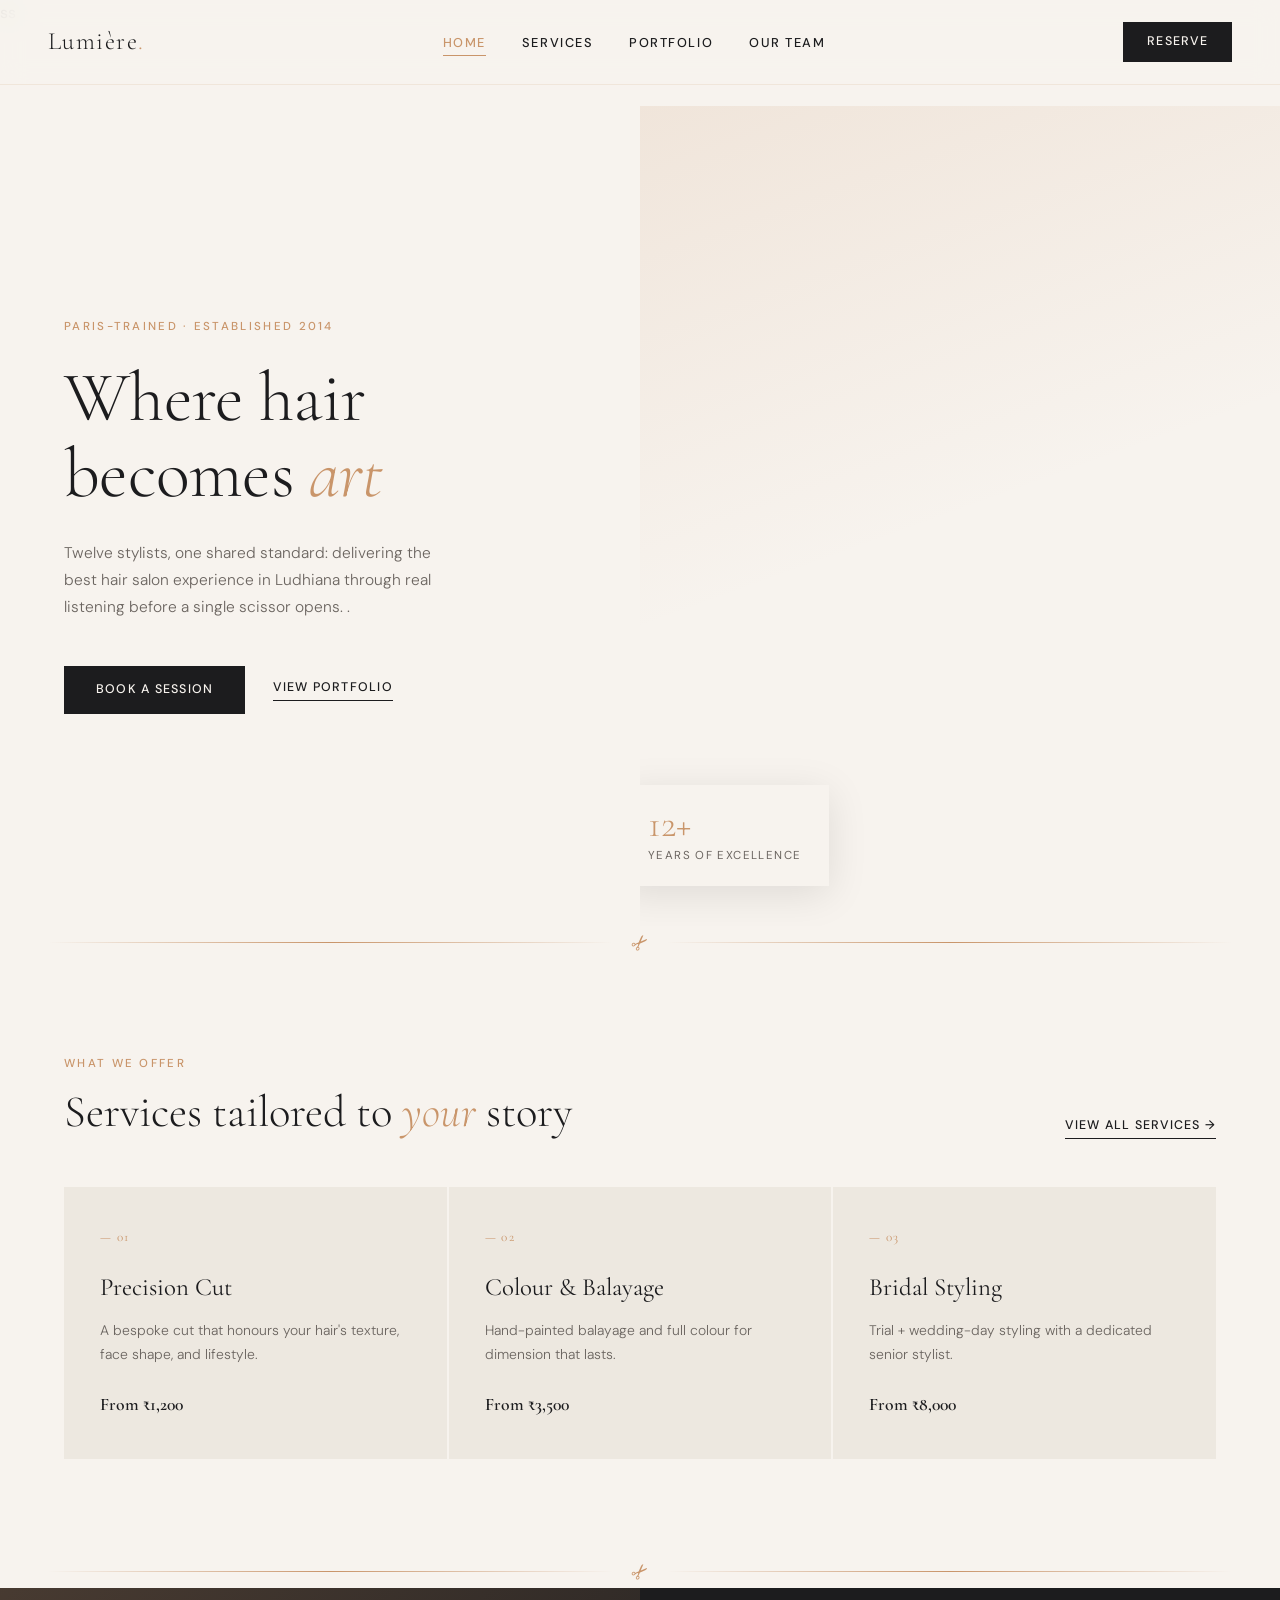
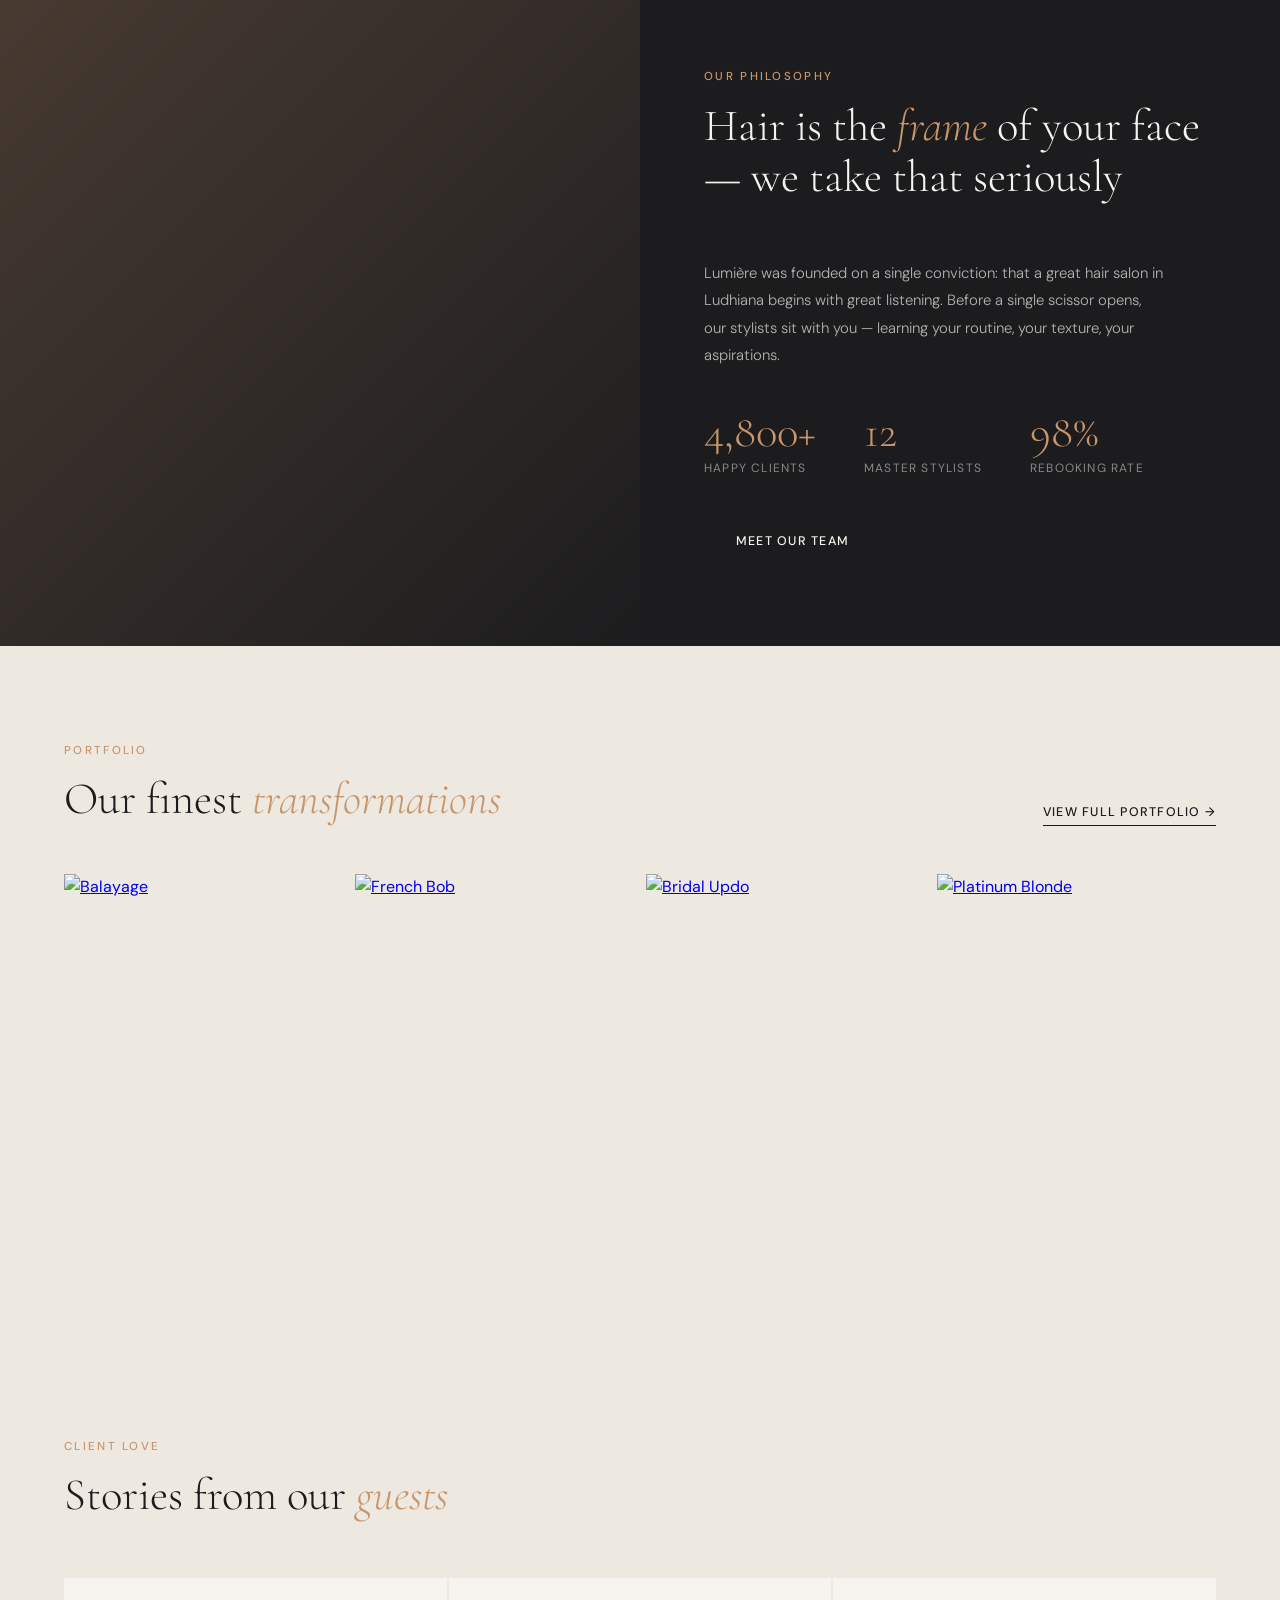
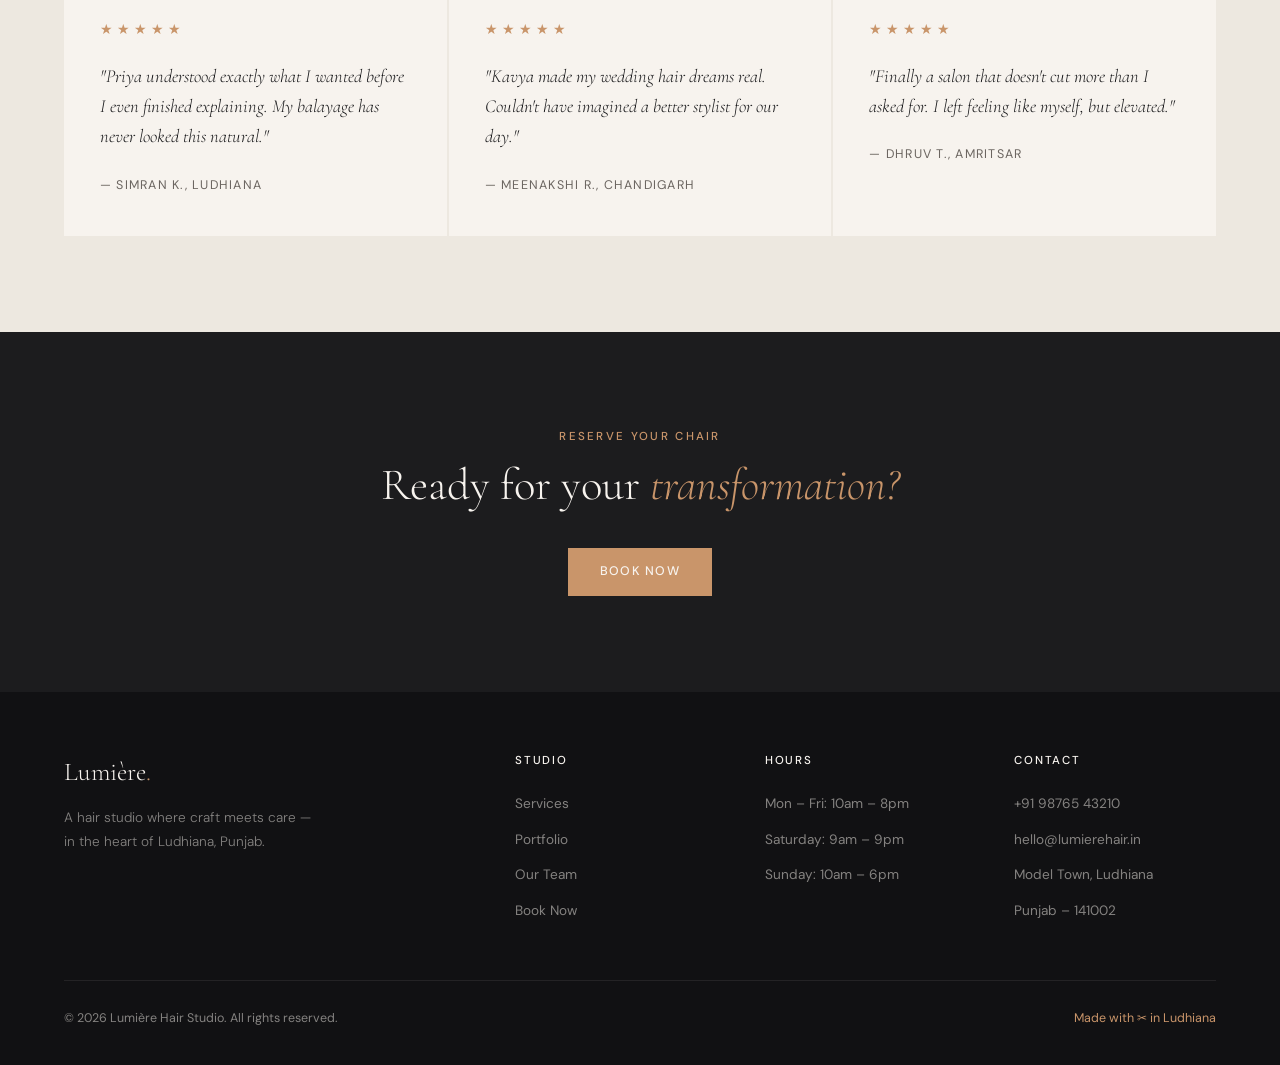
==== index.html @ 8a43839c "Update index.html" ====
<!DOCTYPE html>
<html lang="en">
<head>
  <meta charset="UTF-8" />
  <meta name="viewport" content="width=device-width, initial-scale=1.0"/>
  <title>Lumière Hair Studio — Home</title>
  <link rel="preconnect" href="https://fonts.googleapis.com"/>
  <link rel="preconnect" href="https://fonts.gstatic.com" crossorigin/>
  <link href="https://fonts.googleapis.com/css2?family=Cormorant+Garamond:ital,wght@0,300;0,400;0,600;1,300;1,400&family=DM+Sans:wght@300;400;500&display=swap" rel="stylesheet"/>
  <link rel="stylesheet" href="style.css"/>
</head>
<body>
ss
<!-- NAV -->
<nav>
  <a href="index.html" class="nav-logo">Lumière<span>.</span></a>
  <ul class="nav-links">
    <li><a href="index.html" class="current">Home</a></li>
    <li><a href="services.html">Services</a></li>
    <li><a href="portfolio.html">Portfolio</a></li>
    <li><a href="team.html">Our Team</a></li>
  </ul>
  <a href="booking.html" class="nav-book">Reserve</a>
  <button class="hamburger" aria-label="Menu" onclick="toggleMenu()">
    <span></span><span></span><span></span>
  </button>
</nav>



<div id="mobileMenu" style="display:none; position:fixed; top:68px; left:0; right:0; background:var(--ivory); z-index:99; padding:28px 28px 36px; border-bottom:1px solid var(--cream);">
  <ul style="list-style:none; display:flex; flex-direction:column; gap:20px;">
    <li><a href="index.html" class="current">Home</a></li>
    <li><a href="services.html">Services</a></li>
    <li><a href="portfolio.html">Portfolio</a></li>
    <li><a href="team.html">Our Team</a></li>
    <li><a href="booking.html">Book Now</a></li>
  </ul>
</div>

<!-- HERO -->
<section id="home">
  <div class="hero-text fade-up">
    <p class="hero-eyebrow">Paris-trained · Established 2014</p>
    <h1 class="hero-headline">Where hair becomes <em>art</em></h1>
    <p class="hero-sub">Twelve stylists, one shared standard: delivering the best hair salon experience in Ludhiana through real listening before a single scissor opens.
.</p>
    <div class="hero-ctas">
      <a href="booking.html" class="btn-primary">Book a Session</a>
      <a href="portfolio.html" class="btn-ghost">View Portfolio</a>
    </div>
  </div>
  <div class="hero-image">
    <div class="hero-image-inner"></div>
    <div class="hero-badge">
      <div class="hero-badge-num">12+</div>
      <div class="hero-badge-label">Years of Excellence</div>
    </div>
  </div>
</section>

<!-- SCISSOR DIVIDER -->
<div class="scissor-divider">
  <div class="scissor-line"></div>
  <span class="scissor-icon">✂</span>
  <div class="scissor-line"></div>
</div>

<!-- SERVICES TEASER -->
<section class="preview-strip">
  <div class="preview-strip-header fade-up">
    <div>
      <p class="section-eyebrow">What We Offer</p>
      <h2 class="section-heading" style="margin-bottom:0">Services tailored to <em>your</em> story</h2>
    </div>
    <a href="services.html" class="preview-link">View All Services →</a>
  </div>
  <div class="preview-grid-3">
    <div class="service-card fade-up">
      <div class="service-num">— 01</div>
      <h3 class="service-title">Precision Cut</h3>
      <p class="service-desc">A bespoke cut that honours your hair's texture, face shape, and lifestyle.</p>
      <div class="service-price">From ₹1,200</div>
    </div>
    <div class="service-card fade-up">
      <div class="service-num">— 02</div>
      <h3 class="service-title">Colour & Balayage</h3>
      <p class="service-desc">Hand-painted balayage and full colour for dimension that lasts.</p>
      <div class="service-price">From ₹3,500</div>
    </div>
    <div class="service-card fade-up">
      <div class="service-num">— 03</div>
      <h3 class="service-title">Bridal Styling</h3>
      <p class="service-desc">Trial + wedding-day styling with a dedicated senior stylist.</p>
      <div class="service-price">From ₹8,000</div>
    </div>
  </div>
</section>

<!-- SCISSOR DIVIDER -->
<div class="scissor-divider">
  <div class="scissor-line"></div>
  <span class="scissor-icon">✂</span>
  <div class="scissor-line"></div>
</div>

<!-- ABOUT -->
<section id="about">
  <div class="about-image">
    <div class="about-image-overlay"></div>
  </div>
  <div class="about-content fade-up">
    <p class="section-eyebrow">Our Philosophy</p>
    <h2 class="section-heading">Hair is the <em>frame</em> of your face — we take that seriously</h2>
    <p class="about-body">Lumière was founded on a single conviction: that a great hair salon in Ludhiana begins with great listening. Before a single scissor opens, our stylists sit with you — learning your routine, your texture, your aspirations.
</p>
    <div class="about-stats">
      <div><div class="about-stat-num">4,800+</div><div class="about-stat-label">Happy Clients</div></div>
      <div><div class="about-stat-num">12</div><div class="about-stat-label">Master Stylists</div></div>
      <div><div class="about-stat-num">98%</div><div class="about-stat-label">Rebooking Rate</div></div>
    </div>
    <a href="team.html" class="btn-primary" style="align-self:flex-start">Meet Our Team</a>
  </div>
</section>

<!-- PORTFOLIO TEASER -->
<section class="preview-strip" style="background:var(--cream)">
  <div class="preview-strip-header fade-up">
    <div>
      <p class="section-eyebrow">Portfolio</p>
      <h2 class="section-heading" style="margin-bottom:0">Our finest <em>transformations</em></h2>
    </div>
    <a href="portfolio.html" class="preview-link">View Full Portfolio →</a>
  </div>
  <div class="preview-grid-photos fade-up">
    <a href="portfolio.html" class="preview-photo">
      <img src="https://images.unsplash.com/photo-1492106087820-71f1a00d2b11?w=500&q=80" alt="Balayage"/>
      <div class="preview-photo-overlay"><span class="preview-photo-label">Balayage</span></div>
    </a>
    <a href="portfolio.html" class="preview-photo">
      <img src="https://images.unsplash.com/photo-1503951914875-452162b0f3f1?w=500&q=80" alt="French Bob"/>
      <div class="preview-photo-overlay"><span class="preview-photo-label">French Bob</span></div>
    </a>
    <a href="portfolio.html" class="preview-photo">
      <img src="https://images.unsplash.com/photo-1519741497674-611481863552?w=500&q=80" alt="Bridal Updo"/>
      <div class="preview-photo-overlay"><span class="preview-photo-label">Bridal Updo</span></div>
    </a>
    <a href="portfolio.html" class="preview-photo">
      <img src="https://images.unsplash.com/photo-1617696618580-0bef23fe2e1a?w=500&q=80" alt="Platinum Blonde"/>
      <div class="preview-photo-overlay"><span class="preview-photo-label">Platinum Blonde</span></div>
    </a>
  </div>
</section>

<!-- TESTIMONIALS -->
<section id="testimonials">
  <div class="fade-up">
    <p class="section-eyebrow">Client Love</p>
    <h2 class="section-heading">Stories from our <em>guests</em></h2>
  </div>
  <div class="testimonial-grid fade-up">
    <div class="testimonial-card">
      <div class="testimonial-stars">★★★★★</div>
      <p class="testimonial-text">"Priya understood exactly what I wanted before I even finished explaining. My balayage has never looked this natural."</p>
      <div class="testimonial-author">— Simran K., Ludhiana</div>
    </div>
    <div class="testimonial-card">
      <div class="testimonial-stars">★★★★★</div>
      <p class="testimonial-text">"Kavya made my wedding hair dreams real. Couldn't have imagined a better stylist for our day."</p>
      <div class="testimonial-author">— Meenakshi R., Chandigarh</div>
    </div>
    <div class="testimonial-card">
      <div class="testimonial-stars">★★★★★</div>
      <p class="testimonial-text">"Finally a salon that doesn't cut more than I asked for. I left feeling like myself, but elevated."</p>
      <div class="testimonial-author">— Dhruv T., Amritsar</div>
    </div>
  </div>
</section>

<!-- CTA -->
<section style="background:var(--charcoal); padding:96px 64px; text-align:center;">
  <p class="section-eyebrow" style="color:var(--rose-gold);">Reserve Your Chair</p>
  <h2 class="section-heading" style="color:var(--ivory); max-width:600px; margin:0 auto 36px;">Ready for your <em style="color:var(--rose-gold)">transformation?</em></h2>
  <a href="booking.html" class="btn-primary" style="background:var(--rose-gold);">Book Now</a>
</section>

<!-- FOOTER -->
<footer>
  <div class="footer-grid">
    <div>
      <a href="index.html" class="footer-logo">Lumière<span>.</span></a>
      <p class="footer-tagline">A hair studio where craft meets care — in the heart of Ludhiana, Punjab.</p>
    </div>
    <div class="footer-col">
      <div class="footer-col-title">Studio</div>
      <ul>
        <li><a href="services.html">Services</a></li>
        <li><a href="portfolio.html">Portfolio</a></li>
        <li><a href="team.html">Our Team</a></li>
        <li><a href="booking.html">Book Now</a></li>
      </ul>
    </div>
    <div class="footer-col">
      <div class="footer-col-title">Hours</div>
      <ul>
        <li><a href="#">Mon – Fri: 10am – 8pm</a></li>
        <li><a href="#">Saturday: 9am – 9pm</a></li>
        <li><a href="#">Sunday: 10am – 6pm</a></li>
      </ul>
    </div>
    <div class="footer-col">
      <div class="footer-col-title">Contact</div>
      <ul>
        <li><a href="tel:+917009782071">+91 98765 43210</a></li>
        <li><a href="mailto:hello@lumierehair.in">hello@lumierehair.in</a></li>
        <li><a href="#">Model Town, Ludhiana</a></li>
        <li><a href="#">Punjab – 141002</a></li>
      </ul>
    </div>
  </div>
  <div class="footer-bottom">
    <span>© 2026 Lumière Hair Studio. All rights reserved.</span>
    <span style="color:var(--rose-gold);">Made with ✂ in Ludhiana</span>
  </div>
</footer>

<script src="main.js"></script>
</body>
</html>
---- style.css ----
*, *::before, *::after { box-sizing: border-box; margin: 0; padding: 0; }

:root {
  --charcoal: #1C1C1E;
  --ivory: #F7F3EE;
  --rose-gold: #C9956A;
  --sage: #8A9E8C;
  --cream: #EDE8E0;
  --text-muted: #6B6560;
}

html { scroll-behavior: smooth; }

body {
  background: var(--ivory);
  color: var(--charcoal);
  font-family: 'DM Sans', sans-serif;
  font-size: 16px;
  line-height: 1.6;
  overflow-x: hidden;
}

/* ── NAV ── */
nav {
  position: fixed; top: 0; left: 0; right: 0; z-index: 100;
  display: flex; align-items: center; justify-content: space-between;
  padding: 22px 48px;
  background: rgba(247,243,238,0.92);
  backdrop-filter: blur(12px);
  border-bottom: 1px solid rgba(201,149,106,0.15);
  transition: padding 0.3s;
}
.nav-logo {
  font-family: 'Cormorant Garamond', serif;
  font-size: 1.55rem;
  font-weight: 300;
  letter-spacing: 0.06em;
  color: var(--charcoal);
  text-decoration: none;
}
.nav-logo span { color: var(--rose-gold); }
.nav-links { display: flex; gap: 36px; list-style: none; }
.nav-links a {
  font-family: 'DM Sans', sans-serif;
  font-size: 0.8rem;
  font-weight: 500;
  letter-spacing: 0.12em;
  text-transform: uppercase;
  color: var(--charcoal);
  text-decoration: none;
  transition: color 0.2s;
  position: relative;
  padding-bottom: 4px;
}
.nav-links a:hover { color: var(--rose-gold); }
.nav-links a.current {
  color: var(--rose-gold);
  border-bottom: 1px solid var(--rose-gold);
}
.nav-book {
  font-family: 'DM Sans', sans-serif;
  font-size: 0.78rem;
  font-weight: 500;
  letter-spacing: 0.1em;
  text-transform: uppercase;
  color: var(--ivory);
  background: var(--charcoal);
  padding: 10px 24px;
  text-decoration: none;
  transition: background 0.2s;
}
.nav-book:hover { background: var(--rose-gold); }

.hamburger { display: none; flex-direction: column; gap: 5px; cursor: pointer; border: none; background: none; }
.hamburger span { display: block; width: 24px; height: 1.5px; background: var(--charcoal); transition: all 0.3s; }

#mobileMenu a {
  font-size: 0.85rem;letter-spacing: 0.12em;text-transform: uppercase;color: var(--charcoal);text-decoration: none;
}
#mobileMenu a.current { color: var(--rose-gold); }

/* ── PAGE HEADER (for inner pages) ── */
.page-header {
  padding: 160px 64px 80px;
  background: var(--cream);
  position: relative;
  overflow: hidden;
}
.page-header-inner { max-width: 720px; }
.breadcrumb {
  font-size: 0.75rem;
  letter-spacing: 0.12em;
  text-transform: uppercase;
  color: var(--text-muted);
  margin-bottom: 20px;
}
.breadcrumb a { color: var(--text-muted); text-decoration: none; transition: color 0.2s; }
.breadcrumb a:hover { color: var(--rose-gold); }
.breadcrumb span { color: var(--rose-gold); margin: 0 8px; }
.page-eyebrow {
  font-size: 0.72rem;
  font-weight: 500;
  letter-spacing: 0.2em;
  text-transform: uppercase;
  color: var(--rose-gold);
  margin-bottom: 18px;
}
.page-title {
  font-family: 'Cormorant Garamond', serif;
  font-size: clamp(2.6rem, 5vw, 4.4rem);
  font-weight: 300;
  line-height: 1.08;
  color: var(--charcoal);
  margin-bottom: 20px;
}
.page-title em { font-style: italic; color: var(--rose-gold); }
.page-sub {
  font-size: 0.95rem;
  font-weight: 300;
  color: var(--text-muted);
  max-width: 480px;
  line-height: 1.75;
}

/* ── HERO (homepage) ── */
#home {
  min-height: 100vh;
  display: grid;
  grid-template-columns: 1fr 1fr;
  padding-top: 80px;
}
.hero-text {
  display: flex; flex-direction: column; justify-content: center;
  padding: 80px 64px 80px 64px;
}
.hero-eyebrow {
  font-size: 0.72rem;
  font-weight: 500;
  letter-spacing: 0.2em;
  text-transform: uppercase;
  color: var(--rose-gold);
  margin-bottom: 24px;
}
.hero-headline {
  font-family: 'Cormorant Garamond', serif;
  font-size: clamp(3rem, 5.5vw, 5.2rem);
  font-weight: 300;
  line-height: 1.08;
  letter-spacing: -0.01em;
  color: var(--charcoal);
  margin-bottom: 28px;
}
.hero-headline em { font-style: italic; color: var(--rose-gold); }
.hero-sub {
  font-size: 0.97rem;
  font-weight: 300;
  color: var(--text-muted);
  max-width: 380px;
  line-height: 1.75;
  margin-bottom: 44px;
}
.hero-ctas { display: flex; align-items: center; gap: 28px; flex-wrap: wrap; }
.btn-primary {
  font-family: 'DM Sans', sans-serif;
  font-size: 0.78rem;
  font-weight: 500;
  letter-spacing: 0.1em;
  text-transform: uppercase;
  color: var(--ivory);
  background: var(--charcoal);
  padding: 14px 32px;
  text-decoration: none;
  display: inline-block;
  transition: background 0.2s;
  border: none;
  cursor: pointer;
}
.btn-primary:hover { background: var(--rose-gold); }
.btn-ghost {
  font-family: 'DM Sans', sans-serif;
  font-size: 0.78rem;
  font-weight: 500;
  letter-spacing: 0.1em;
  text-transform: uppercase;
  color: var(--charcoal);
  text-decoration: none;
  border-bottom: 1px solid var(--charcoal);
  padding-bottom: 2px;
  transition: color 0.2s, border-color 0.2s;
}
.btn-ghost:hover { color: var(--rose-gold); border-color: var(--rose-gold); }

.hero-image { position: relative; overflow: hidden; }
.hero-image-inner {
  width: 100%; height: 100%;
  background:
    linear-gradient(160deg, rgba(201,149,106,0.15) 0%, transparent 50%),
    url('https://images.unsplash.com/photo-1522337360788-8b13dee7a37e?w=900&q=80') center/cover no-repeat;
}
.hero-badge {
  position: absolute; bottom: 40px; left: -20px;
  background: var(--ivory);
  padding: 20px 28px;
  box-shadow: 0 8px 40px rgba(0,0,0,0.1);
}
.hero-badge-num {
  font-family: 'Cormorant Garamond', serif;
  font-size: 2.4rem;
  font-weight: 300;
  color: var(--rose-gold);
  line-height: 1;
}
.hero-badge-label {
  font-size: 0.72rem;
  letter-spacing: 0.12em;
  text-transform: uppercase;
  color: var(--text-muted);
  margin-top: 4px;
}

/* ── SCISSOR DIVIDER ── */
.scissor-divider { display: flex; align-items: center; gap: 0; padding: 0 48px; overflow: hidden; }
.scissor-line {
  flex: 1; height: 1px;
  background: linear-gradient(90deg, transparent, var(--rose-gold), transparent);
  transform: scaleX(0);
  transform-origin: left;
  transition: transform 0.9s cubic-bezier(0.4,0,0.2,1);
}
.scissor-line.animate { transform: scaleX(1); }
.scissor-icon { padding: 0 18px; font-size: 1.3rem; color: var(--rose-gold); transform: rotate(-45deg); display: inline-block; }

/* ── SECTION HEADINGS (shared) ── */
.section-eyebrow {
  font-size: 0.72rem;
  font-weight: 500;
  letter-spacing: 0.2em;
  text-transform: uppercase;
  color: var(--rose-gold);
  margin-bottom: 14px;
}
.section-heading {
  font-family: 'Cormorant Garamond', serif;
  font-size: clamp(2.2rem, 3.5vw, 3.2rem);
  font-weight: 300;
  line-height: 1.15;
  color: var(--charcoal);
  max-width: 520px;
  margin-bottom: 56px;
}
.section-heading em { font-style: italic; color: var(--rose-gold); }

/* ── HOMEPAGE PREVIEW STRIPS ── */
.preview-strip { padding: 96px 64px; background: var(--ivory); }
.preview-strip-header {
  display: flex; align-items: flex-end; justify-content: space-between;
  margin-bottom: 48px; flex-wrap: wrap; gap: 24px;
}
.preview-link {
  font-family: 'DM Sans', sans-serif;
  font-size: 0.78rem;
  font-weight: 500;
  letter-spacing: 0.1em;
  text-transform: uppercase;
  color: var(--charcoal);
  text-decoration: none;
  border-bottom: 1px solid var(--charcoal);
  padding-bottom: 2px;
  transition: color 0.2s, border-color 0.2s;
  white-space: nowrap;
}
.preview-link:hover { color: var(--rose-gold); border-color: var(--rose-gold); }

.preview-grid-3 { display: grid; grid-template-columns: repeat(3, 1fr); gap: 2px; }
.preview-grid-photos { display: grid; grid-template-columns: repeat(4, 1fr); gap: 12px; }
.preview-photo { aspect-ratio: 3/4; overflow: hidden; position: relative; cursor: pointer; }
.preview-photo img { width: 100%; height: 100%; object-fit: cover; transition: transform 0.5s; }
.preview-photo:hover img { transform: scale(1.06); }
.preview-photo-overlay {
  position: absolute; inset: 0;
  background: linear-gradient(to top, rgba(28,28,30,0.7), transparent 50%);
  opacity: 0; transition: opacity 0.3s;
  display: flex; align-items: flex-end; padding: 16px;
}
.preview-photo:hover .preview-photo-overlay { opacity: 1; }
.preview-photo-label { font-family: 'Cormorant Garamond', serif; color: var(--ivory); font-size: 0.95rem; }

.service-card {
  background: var(--cream);
  padding: 40px 36px;
  position: relative;
  overflow: hidden;
  transition: background 0.3s;
  cursor: default;
}
.service-card::after {
  content: ''; position: absolute; bottom: 0; left: 0; width: 0; height: 2px;
  background: var(--rose-gold); transition: width 0.4s;
}
.service-card:hover { background: var(--charcoal); }
.service-card:hover .service-title, .service-card:hover .service-desc, .service-card:hover .service-price { color: var(--ivory); }
.service-card:hover::after { width: 100%; }
.service-num { font-family: 'Cormorant Garamond', serif; font-size: 0.82rem; color: var(--rose-gold); margin-bottom: 20px; letter-spacing: 0.1em; }
.service-title { font-family: 'Cormorant Garamond', serif; font-size: 1.55rem; font-weight: 400; color: var(--charcoal); margin-bottom: 12px; transition: color 0.3s; }
.service-desc { font-size: 0.87rem; font-weight: 300; color: var(--text-muted); line-height: 1.7; margin-bottom: 24px; transition: color 0.3s; }
.service-price { font-family: 'Cormorant Garamond', serif; font-size: 1.1rem; color: var(--charcoal); font-weight: 600; transition: color 0.3s; }
.service-link {
  display: inline-block; margin-top: 16px;
  font-size: 0.74rem; letter-spacing: 0.1em; text-transform: uppercase;
  color: var(--rose-gold); text-decoration: none; border-bottom: 1px solid var(--rose-gold); padding-bottom: 2px;
}

/* ── ABOUT (homepage teaser) ── */
#about {
  display: grid; grid-template-columns: 1fr 1fr;
  background: var(--charcoal);
}
.about-image { min-height: 560px; background: url('https://images.unsplash.com/photo-1560066984-138dadb4c035?w=800&q=80') center/cover no-repeat; position: relative; }
.about-image-overlay { position: absolute; inset: 0; background: linear-gradient(135deg, rgba(201,149,106,0.25), transparent); }
.about-content { padding: 80px 64px; display: flex; flex-direction: column; justify-content: center; }
.about-content .section-eyebrow { color: var(--rose-gold); }
.about-content .section-heading { color: var(--ivory); max-width: 100%; }
.about-content .section-heading em { color: var(--rose-gold); }
.about-body { font-size: 0.93rem; font-weight: 300; color: rgba(247,243,238,0.7); line-height: 1.85; margin-bottom: 40px; max-width: 460px; }
.about-stats { display: flex; gap: 48px; margin-bottom: 40px; flex-wrap: wrap; }
.about-stat-num { font-family: 'Cormorant Garamond', serif; font-size: 2.8rem; font-weight: 300; color: var(--rose-gold); line-height: 1; }
.about-stat-label { font-size: 0.75rem; letter-spacing: 0.1em; text-transform: uppercase; color: rgba(247,243,238,0.5); margin-top: 4px; }

/* ── PORTFOLIO PAGE ── */
#portfolio-page { padding: 56px 48px 96px; background: var(--cream); }
.portfolio-filters { display: flex; gap: 24px; flex-wrap: wrap; margin-bottom: 48px; padding: 0 16px; }
.filter-btn {
  font-family: 'DM Sans', sans-serif; font-size: 0.77rem; font-weight: 500; letter-spacing: 0.1em; text-transform: uppercase;
  color: var(--text-muted); background: none; border: none; cursor: pointer; padding-bottom: 4px;
  border-bottom: 1px solid transparent; transition: all 0.2s;
}
.filter-btn.active, .filter-btn:hover { color: var(--charcoal); border-bottom-color: var(--rose-gold); }
.portfolio-grid { columns: 3; column-gap: 16px; }
.portfolio-item { break-inside: avoid; margin-bottom: 16px; position: relative; overflow: hidden; cursor: pointer; }
.portfolio-item img { width: 100%; display: block; transition: transform 0.5s cubic-bezier(0.4,0,0.2,1); }
.portfolio-item:hover img { transform: scale(1.06); }
.portfolio-overlay {
  position: absolute; inset: 0; background: linear-gradient(to top, rgba(28,28,30,0.75) 0%, transparent 50%);
  opacity: 0; transition: opacity 0.35s; display: flex; align-items: flex-end; padding: 24px;
}
.portfolio-item:hover .portfolio-overlay { opacity: 1; }
.portfolio-label { font-family: 'Cormorant Garamond', serif; font-size: 1.1rem; color: var(--ivory); font-weight: 300; }
.portfolio-sublabel { font-size: 0.72rem; color: var(--rose-gold); letter-spacing: 0.1em; text-transform: uppercase; }

.lightbox {
  display: none; position: fixed; inset: 0; z-index: 200;
  background: rgba(28,28,30,0.96); align-items: center; justify-content: center;
}
.lightbox.open { display: flex; }
.lightbox img { max-height: 88vh; max-width: 88vw; object-fit: contain; }
.lightbox-close { position: absolute; top: 28px; right: 36px; font-size: 2rem; color: var(--ivory); background: none; border: none; cursor: pointer; line-height: 1; }

/* ── SERVICES PAGE ── */
#services-page { padding: 56px 64px 96px; background: var(--ivory); }
.services-full-grid { display: grid; grid-template-columns: repeat(3, 1fr); gap: 2px; }

/* ── TEAM PAGE ── */
#team-page { padding: 56px 64px 96px; background: var(--ivory); }
.team-grid { display: grid; grid-template-columns: repeat(3, 1fr); gap: 32px; }
.team-card { text-align: center; }
.team-photo { width: 100%; aspect-ratio: 3/4; object-fit: cover; margin-bottom: 20px; filter: grayscale(20%); transition: filter 0.3s; }
.team-card:hover .team-photo { filter: grayscale(0%); }
.team-name { font-family: 'Cormorant Garamond', serif; font-size: 1.35rem; font-weight: 400; color: var(--charcoal); margin-bottom: 4px; }
.team-role { font-size: 0.75rem; letter-spacing: 0.12em; text-transform: uppercase; color: var(--rose-gold); }
.team-bio { font-size: 0.86rem; font-weight: 300; color: var(--text-muted); line-height: 1.7; margin-top: 12px; }

/* ── TESTIMONIALS ── */
#testimonials { padding: 96px 64px; background: var(--cream); }
.testimonial-grid { display: grid; grid-template-columns: repeat(3, 1fr); gap: 2px; margin-top: 56px; }
.testimonial-card { background: var(--ivory); padding: 40px 36px; }
.testimonial-stars { color: var(--rose-gold); font-size: 0.9rem; letter-spacing: 4px; margin-bottom: 20px; }
.testimonial-text { font-family: 'Cormorant Garamond', serif; font-size: 1.15rem; font-weight: 300; font-style: italic; line-height: 1.65; color: var(--charcoal); margin-bottom: 24px; }
.testimonial-author { font-size: 0.78rem; letter-spacing: 0.1em; text-transform: uppercase; color: var(--text-muted); }

/* ── BOOKING PAGE ── */
#booking-page { padding: 56px 64px 96px; background: var(--ivory); }
.booking-layout { display: grid; grid-template-columns: 1fr 1fr; gap: 64px; }
.booking-form-card { background: var(--charcoal); padding: 56px 48px; }
.booking-form-card .section-eyebrow { color: var(--rose-gold); }
.booking-form-card .section-heading { color: var(--ivory); margin-bottom: 32px; max-width: 100%; }
.booking-form-card .section-heading em { color: var(--rose-gold); }

.form-group { margin-bottom: 22px; }
.form-label { display: block; font-size: 0.74rem; letter-spacing: 0.1em; text-transform: uppercase; color: rgba(247,243,238,0.6); margin-bottom: 8px; }
.form-group input, .form-group select {
  font-family: 'DM Sans', sans-serif; font-size: 0.9rem; color: var(--charcoal); background: var(--ivory);
  border: none; padding: 14px 18px; outline: none; width: 100%;
}
.form-group input::placeholder { color: var(--text-muted); }
.btn-book {
  font-family: 'DM Sans', sans-serif; font-size: 0.78rem; font-weight: 500; letter-spacing: 0.1em; text-transform: uppercase;
  color: var(--ivory); background: var(--rose-gold); border: none; padding: 16px 32px; cursor: pointer; width: 100%;
  transition: background 0.2s; margin-top: 8px;
}
.btn-book:hover { background: #b8844f; }
#bookingMsg { color: var(--rose-gold); margin-top: 18px; font-size: 0.88rem; font-family: 'Cormorant Garamond', serif; font-style: italic; display: none; }

.booking-info { display: flex; flex-direction: column; gap: 28px; }
.info-block { padding-bottom: 24px; border-bottom: 1px solid var(--cream); }
.info-block:last-child { border-bottom: none; }
.info-label { font-size: 0.72rem; letter-spacing: 0.12em; text-transform: uppercase; color: var(--rose-gold); margin-bottom: 10px; }
.info-value { font-family: 'Cormorant Garamond', serif; font-size: 1.2rem; color: var(--charcoal); line-height: 1.5; }
.info-sub { font-size: 0.85rem; color: var(--text-muted); margin-top: 4px; font-weight: 300; }

/* ── FOOTER ── */
footer { background: #111113; color: rgba(247,243,238,0.5); padding: 60px 64px 36px; }
.footer-grid { display: grid; grid-template-columns: 2fr 1fr 1fr 1fr; gap: 48px; margin-bottom: 48px; }
.footer-logo { font-family: 'Cormorant Garamond', serif; font-size: 1.6rem; font-weight: 300; color: var(--ivory); margin-bottom: 14px; display: block; text-decoration: none; }
.footer-logo span { color: var(--rose-gold); }
.footer-tagline { font-size: 0.85rem; font-weight: 300; line-height: 1.7; max-width: 260px; }
.footer-col-title { font-size: 0.72rem; font-weight: 500; letter-spacing: 0.15em; text-transform: uppercase; color: var(--ivory); margin-bottom: 20px; }
.footer-col ul { list-style: none; }
.footer-col ul li { margin-bottom: 10px; }
.footer-col ul li a { font-size: 0.85rem; color: rgba(247,243,238,0.5); text-decoration: none; transition: color 0.2s; }
.footer-col ul li a:hover { color: var(--rose-gold); }
.footer-bottom { display: flex; justify-content: space-between; align-items: center; border-top: 1px solid rgba(247,243,238,0.08); padding-top: 28px; font-size: 0.78rem; flex-wrap: wrap; gap: 12px; }

/* ── ANIMATIONS ── */
.fade-up { opacity: 0; transform: translateY(28px); transition: opacity 0.7s ease, transform 0.7s ease; }
.fade-up.visible { opacity: 1; transform: translateY(0); }

/* ── MOBILE ── */
@media (max-width: 900px) {
  nav { padding: 18px 24px; }
  .nav-links, .nav-book { display: none; }
  .hamburger { display: flex; }

  .page-header { padding: 130px 24px 56px; }

  #home { grid-template-columns: 1fr; min-height: auto; }
  .hero-text { padding: 60px 28px 40px; }
  .hero-image { min-height: 55vw; display: block; }
  .hero-badge { left: 16px; bottom: 20px; }

  .preview-strip, #services-page, #team-page, #booking-page { padding: 56px 24px; }
  .preview-grid-3, .services-full-grid { grid-template-columns: 1fr; gap: 2px; }
  .preview-grid-photos { grid-template-columns: repeat(2, 1fr); }

  #about { grid-template-columns: 1fr; }
  .about-image { min-height: 300px; }
  .about-content { padding: 56px 28px; }
  .about-stats { gap: 28px; }

  #portfolio-page { padding: 40px 16px 56px; }
  .portfolio-grid { columns: 2; }

  .team-grid { grid-template-columns: 1fr; gap: 40px; }
  .testimonial-grid { grid-template-columns: 1fr; gap: 2px; }
  #testimonials { padding: 56px 24px; }

  .booking-layout { grid-template-columns: 1fr; gap: 40px; }
  .booking-form-card { padding: 40px 28px; }

  footer { padding: 48px 24px 28px; }
  .footer-grid { grid-template-columns: 1fr 1fr; }
  .footer-bottom { flex-direction: column; text-align: center; }
}

@media (max-width: 520px) {
  .portfolio-grid { columns: 1; }
  .preview-grid-photos { grid-template-columns: 1fr 1fr; }
  .footer-grid { grid-template-columns: 1fr; }
}

@media (prefers-reduced-motion: reduce) {
  .scissor-line { transition: none; }
  .fade-up { opacity: 1; transform: none; transition: none; }
}
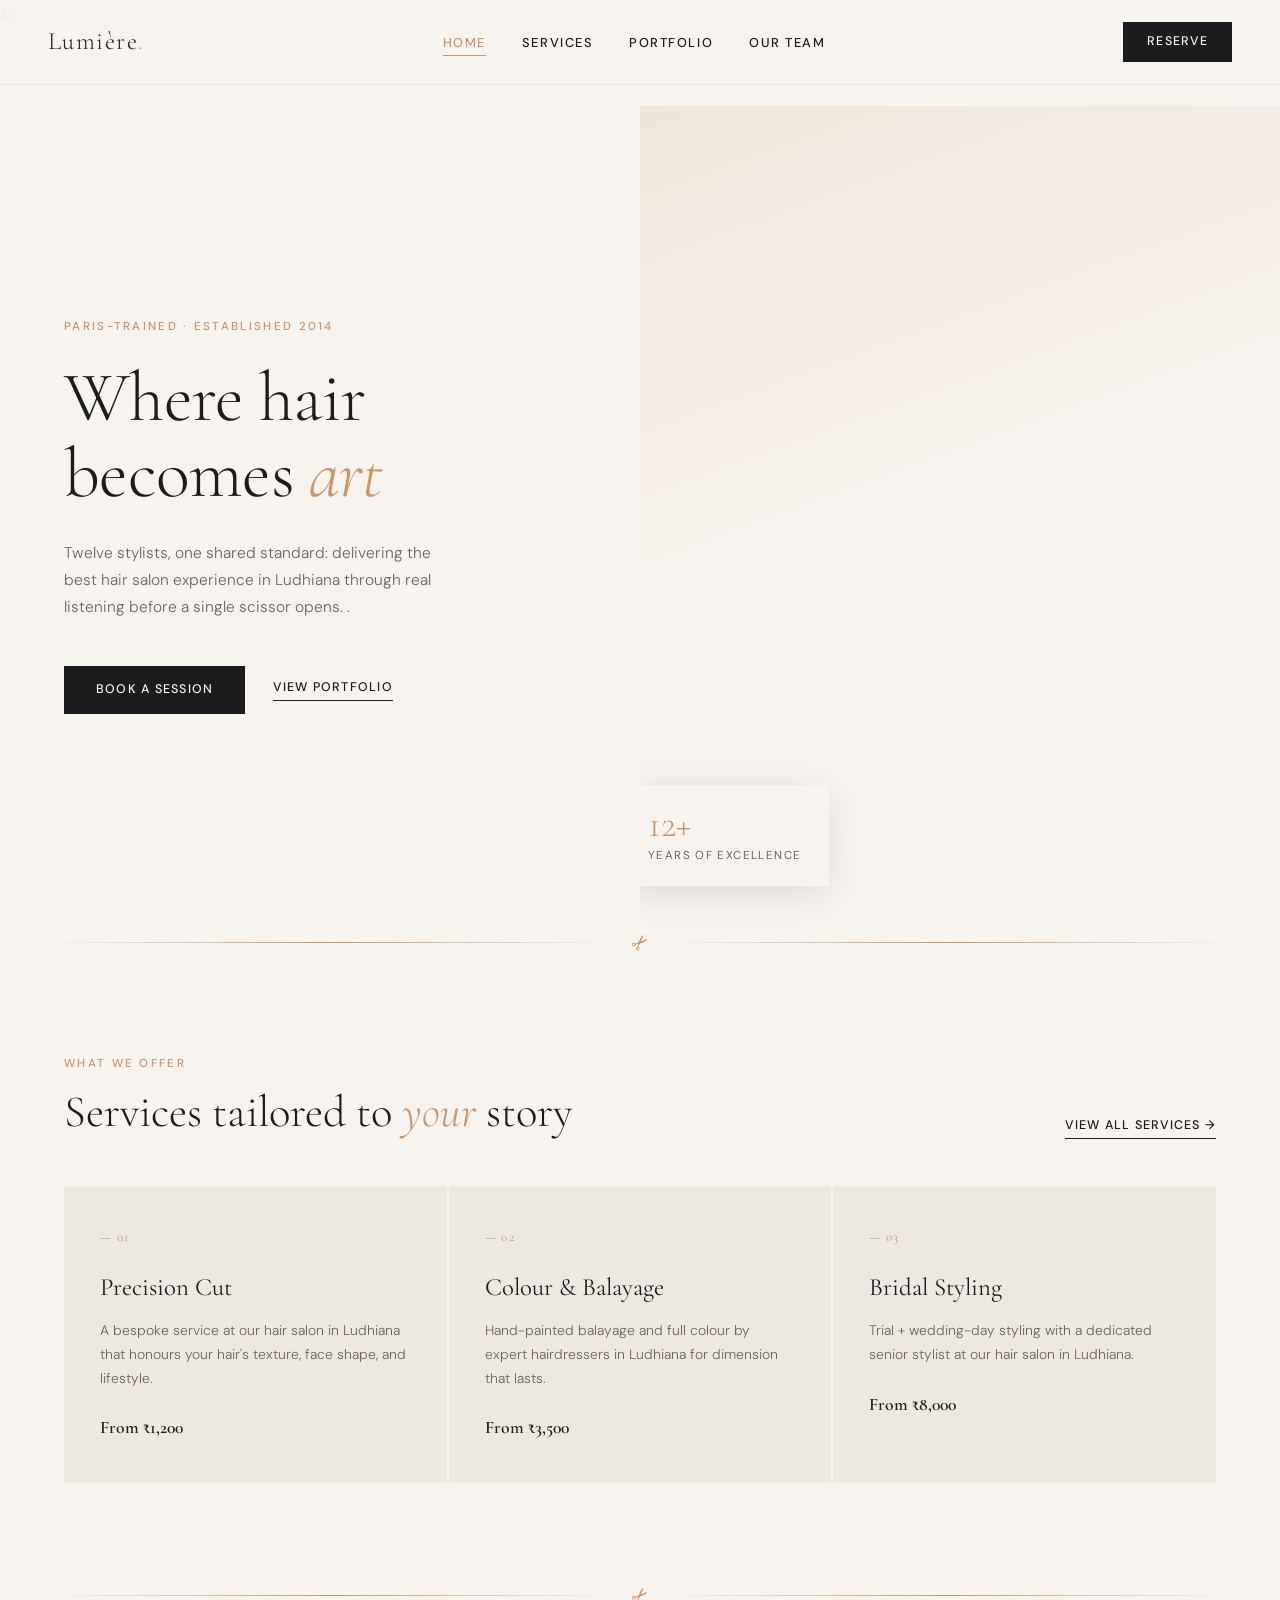
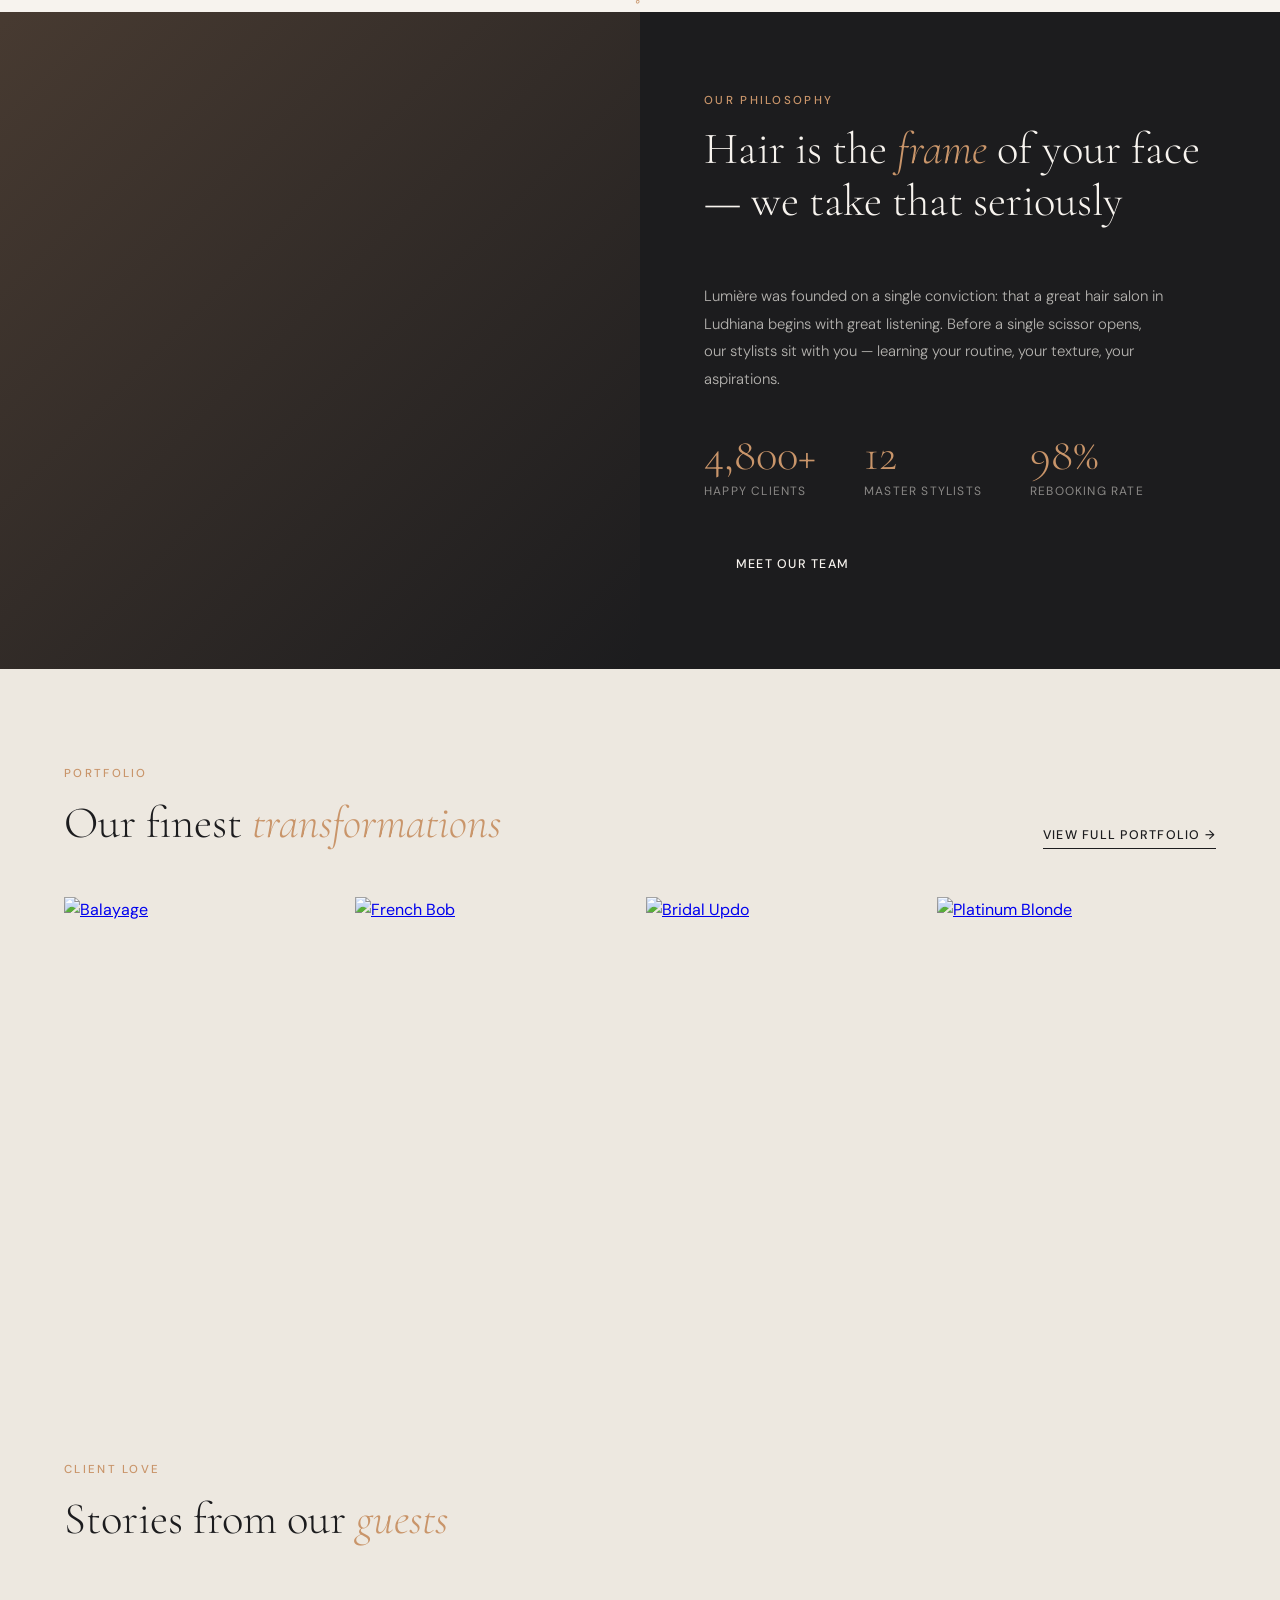
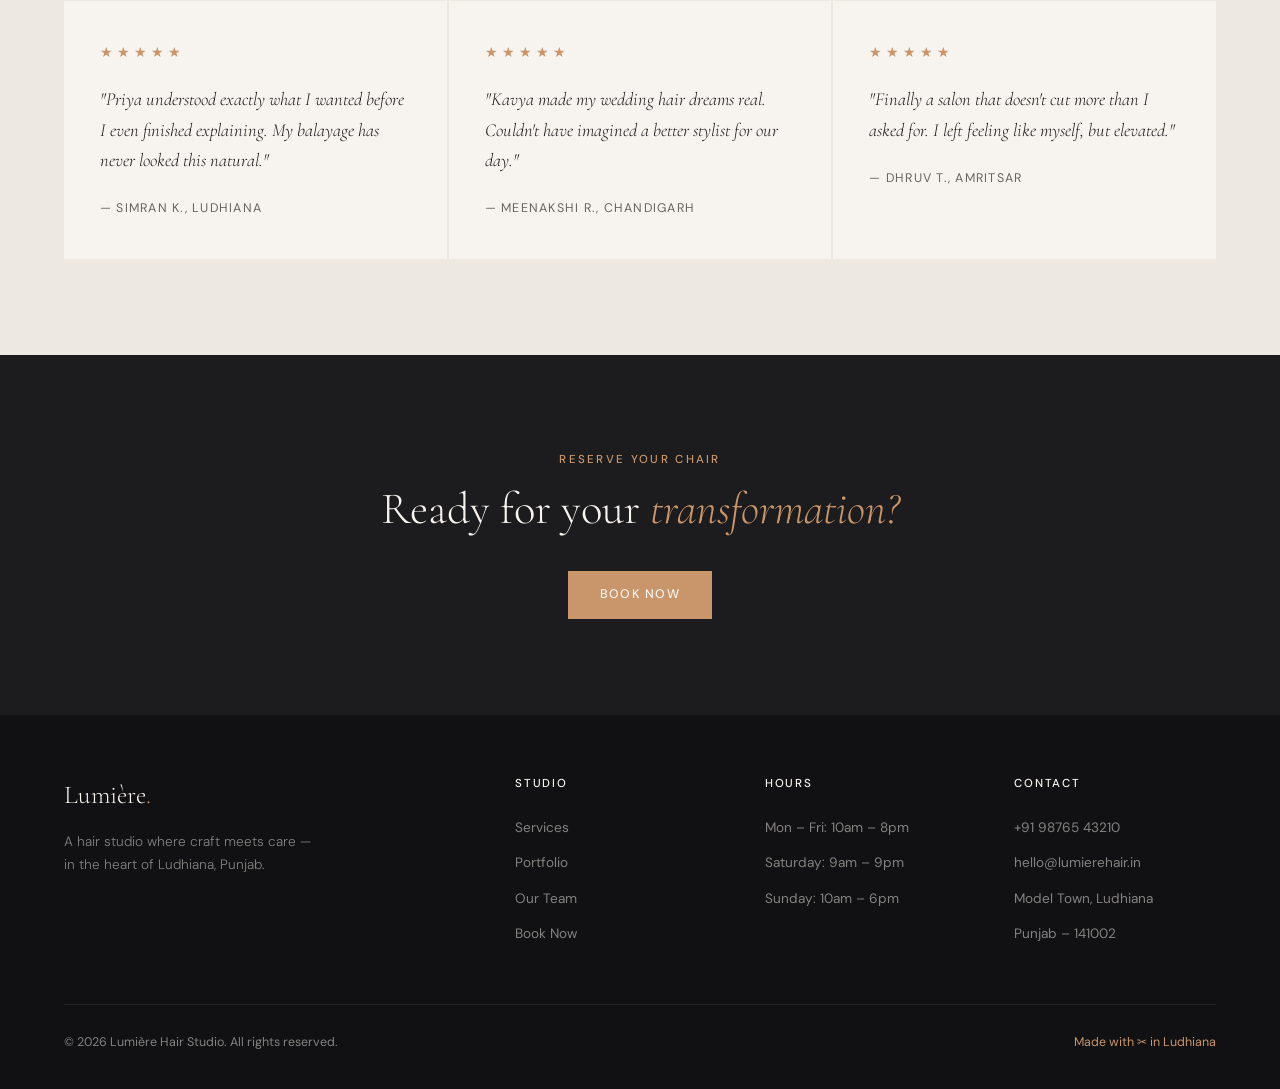
==== commit c592ab0a: "Update index.html" ====
--- a/index.html
+++ b/index.html
@@ -79,19 +79,22 @@
     <div class="service-card fade-up">
       <div class="service-num">— 01</div>
       <h3 class="service-title">Precision Cut</h3>
-      <p class="service-desc">A bespoke cut that honours your hair's texture, face shape, and lifestyle.</p>
+      <p class="service-desc">A bespoke service at our hair salon in Ludhiana that honours your hair's texture, face shape, and lifestyle.
+</p>
       <div class="service-price">From ₹1,200</div>
     </div>
     <div class="service-card fade-up">
       <div class="service-num">— 02</div>
       <h3 class="service-title">Colour & Balayage</h3>
-      <p class="service-desc">Hand-painted balayage and full colour for dimension that lasts.</p>
+      <p class="service-desc">Hand-painted balayage and full colour by expert hairdressers in Ludhiana for dimension that lasts.
+</p>
       <div class="service-price">From ₹3,500</div>
     </div>
     <div class="service-card fade-up">
       <div class="service-num">— 03</div>
       <h3 class="service-title">Bridal Styling</h3>
-      <p class="service-desc">Trial + wedding-day styling with a dedicated senior stylist.</p>
+      <p class="service-desc">Trial + wedding-day styling with a dedicated senior stylist at our hair salon in Ludhiana.
+</p>
       <div class="service-price">From ₹8,000</div>
     </div>
   </div>
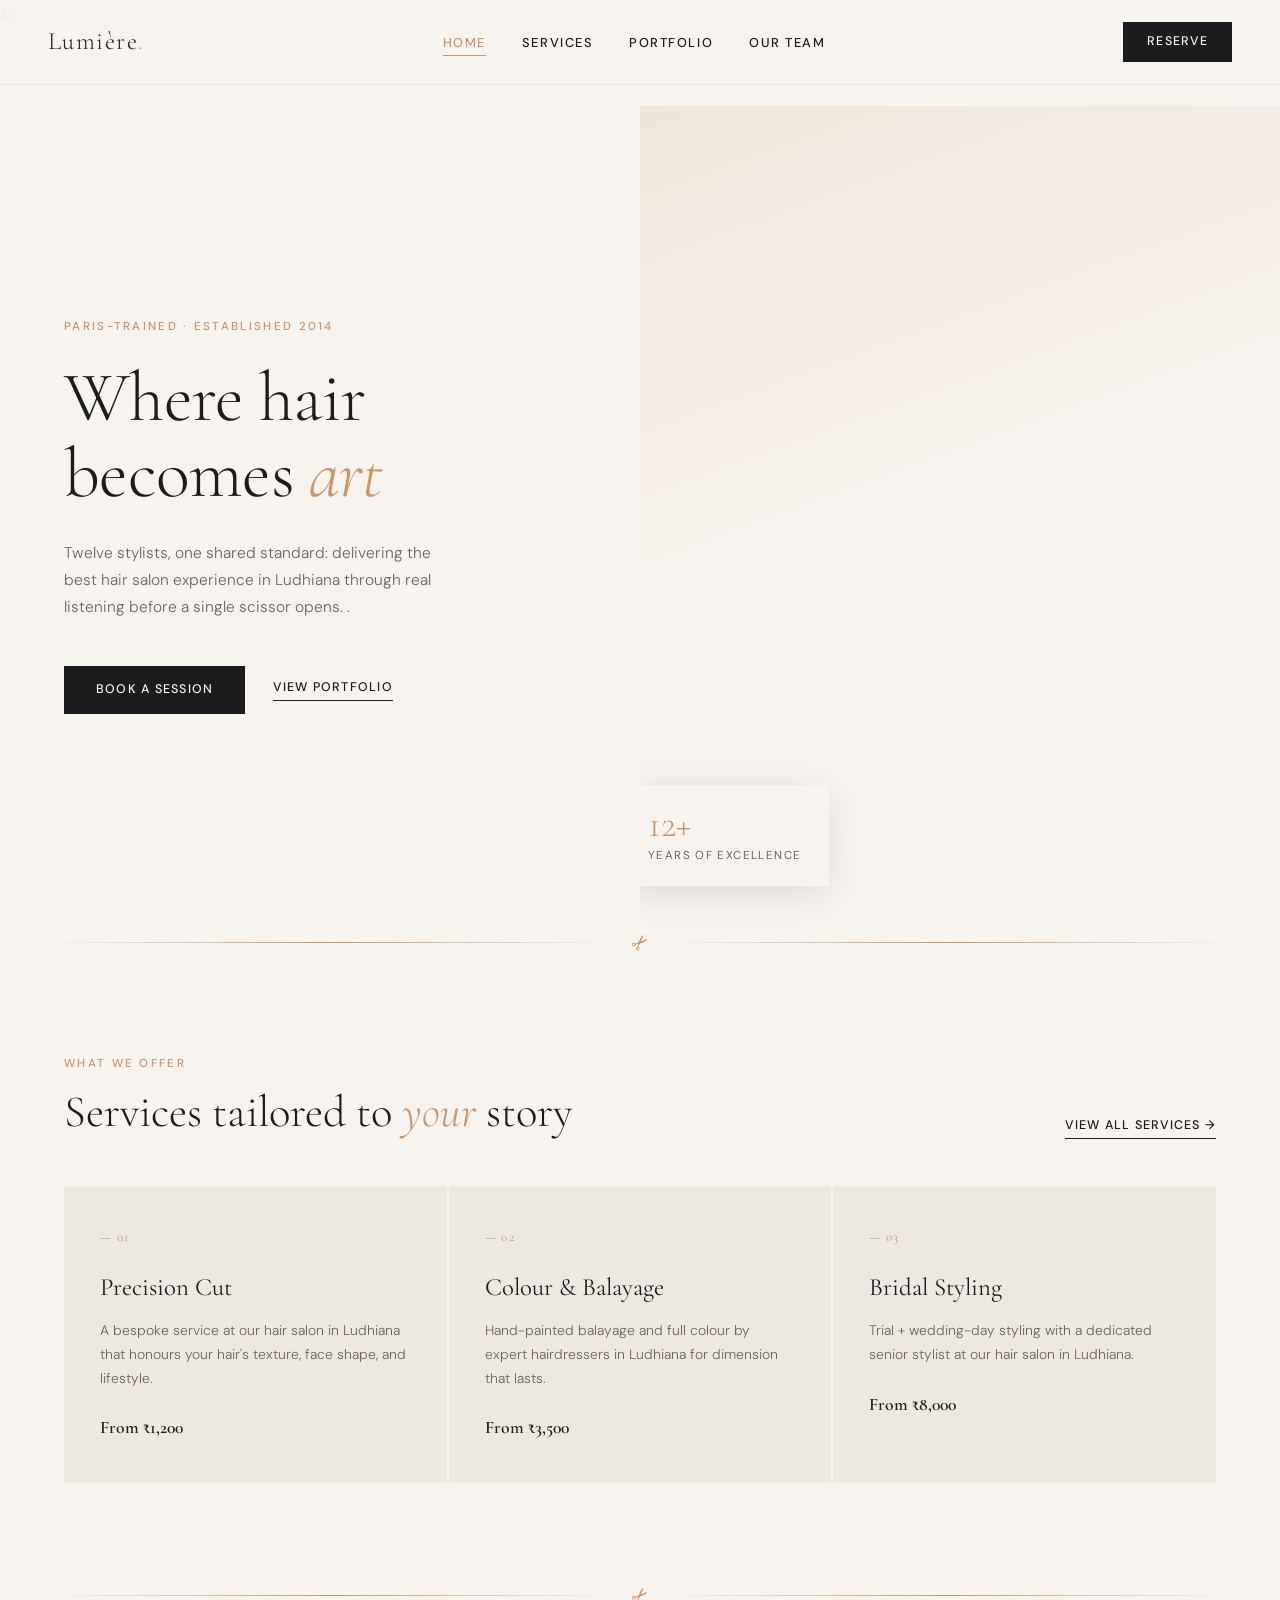
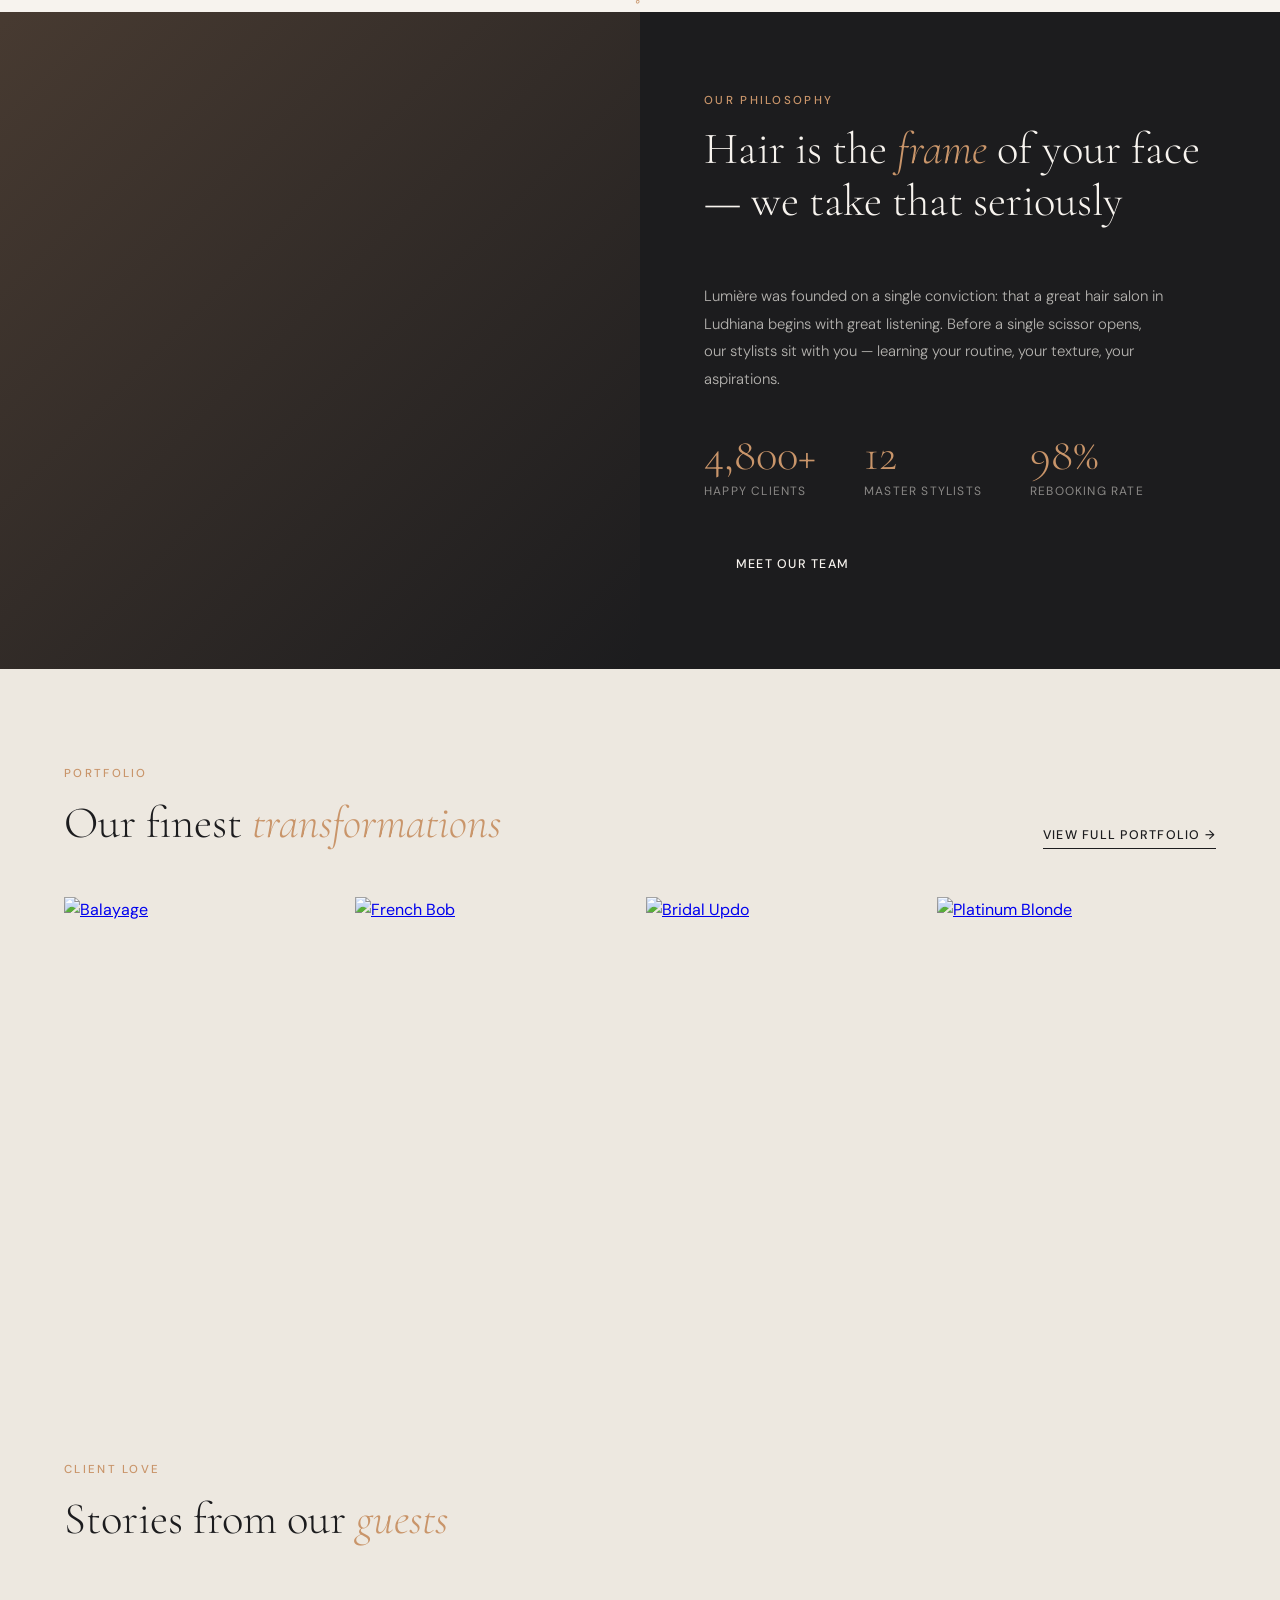
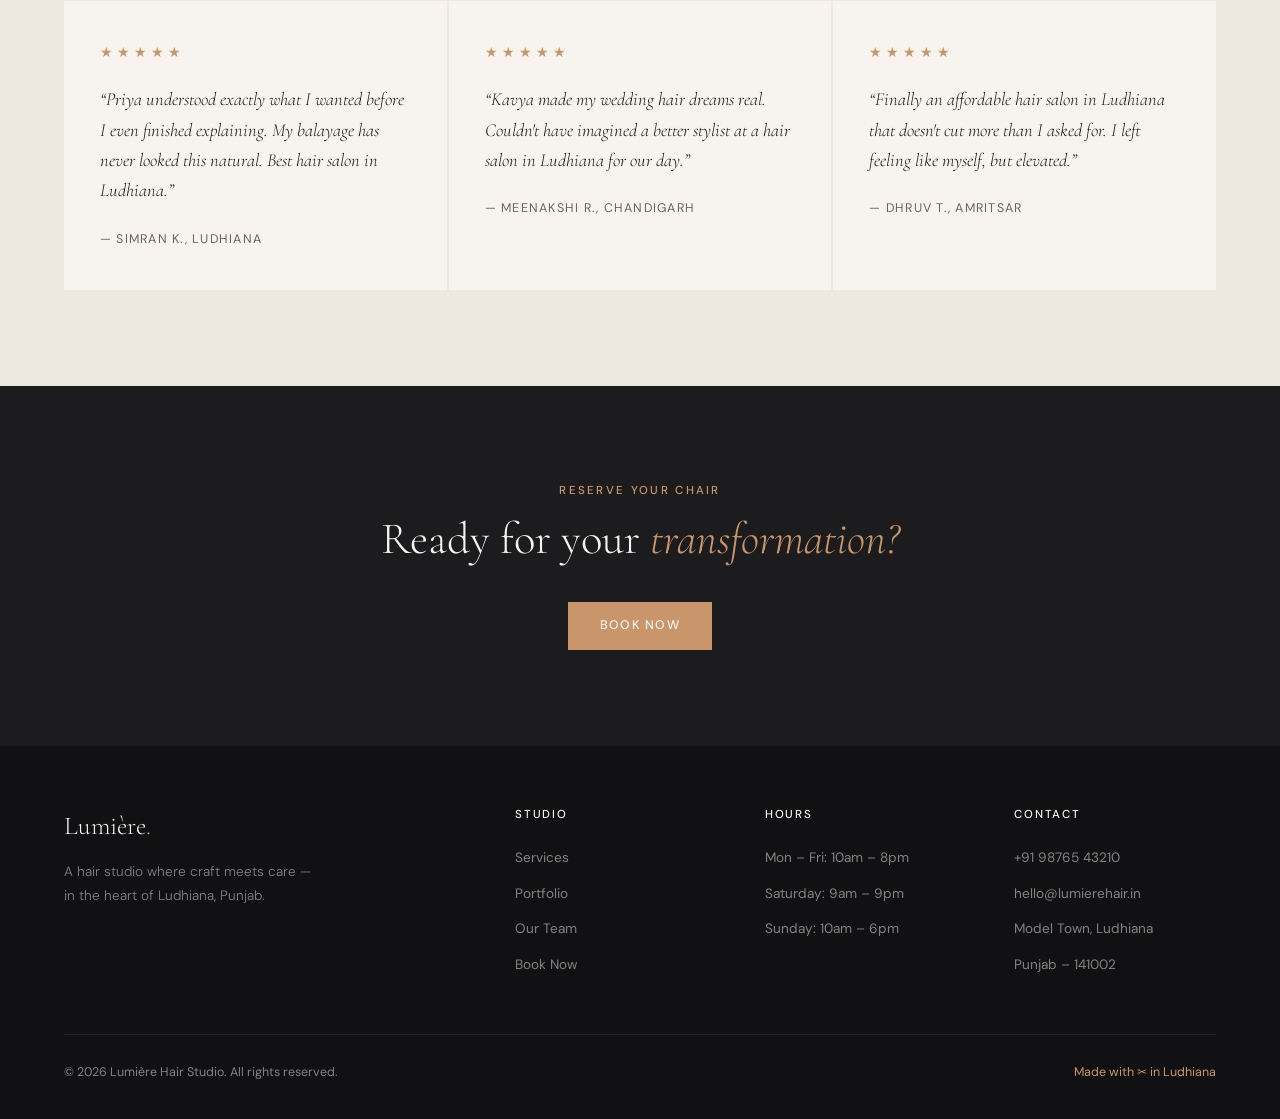
==== commit a085e4ba: "Update index.html" ====
--- a/index.html
+++ b/index.html
@@ -164,17 +164,20 @@
   <div class="testimonial-grid fade-up">
     <div class="testimonial-card">
       <div class="testimonial-stars">★★★★★</div>
-      <p class="testimonial-text">"Priya understood exactly what I wanted before I even finished explaining. My balayage has never looked this natural."</p>
+      <p class="testimonial-text">“Priya understood exactly what I wanted before I even finished explaining. My balayage has never looked this natural. Best hair salon in Ludhiana.”
+</p>
       <div class="testimonial-author">— Simran K., Ludhiana</div>
     </div>
     <div class="testimonial-card">
       <div class="testimonial-stars">★★★★★</div>
-      <p class="testimonial-text">"Kavya made my wedding hair dreams real. Couldn't have imagined a better stylist for our day."</p>
+      <p class="testimonial-text">“Kavya made my wedding hair dreams real. Couldn't have imagined a better stylist at a hair salon in Ludhiana for our day.”
+</p>
       <div class="testimonial-author">— Meenakshi R., Chandigarh</div>
     </div>
     <div class="testimonial-card">
       <div class="testimonial-stars">★★★★★</div>
-      <p class="testimonial-text">"Finally a salon that doesn't cut more than I asked for. I left feeling like myself, but elevated."</p>
+      <p class="testimonial-text">“Finally an affordable hair salon in Ludhiana that doesn't cut more than I asked for. I left feeling like myself, but elevated.”
+</p>
       <div class="testimonial-author">— Dhruv T., Amritsar</div>
     </div>
   </div>
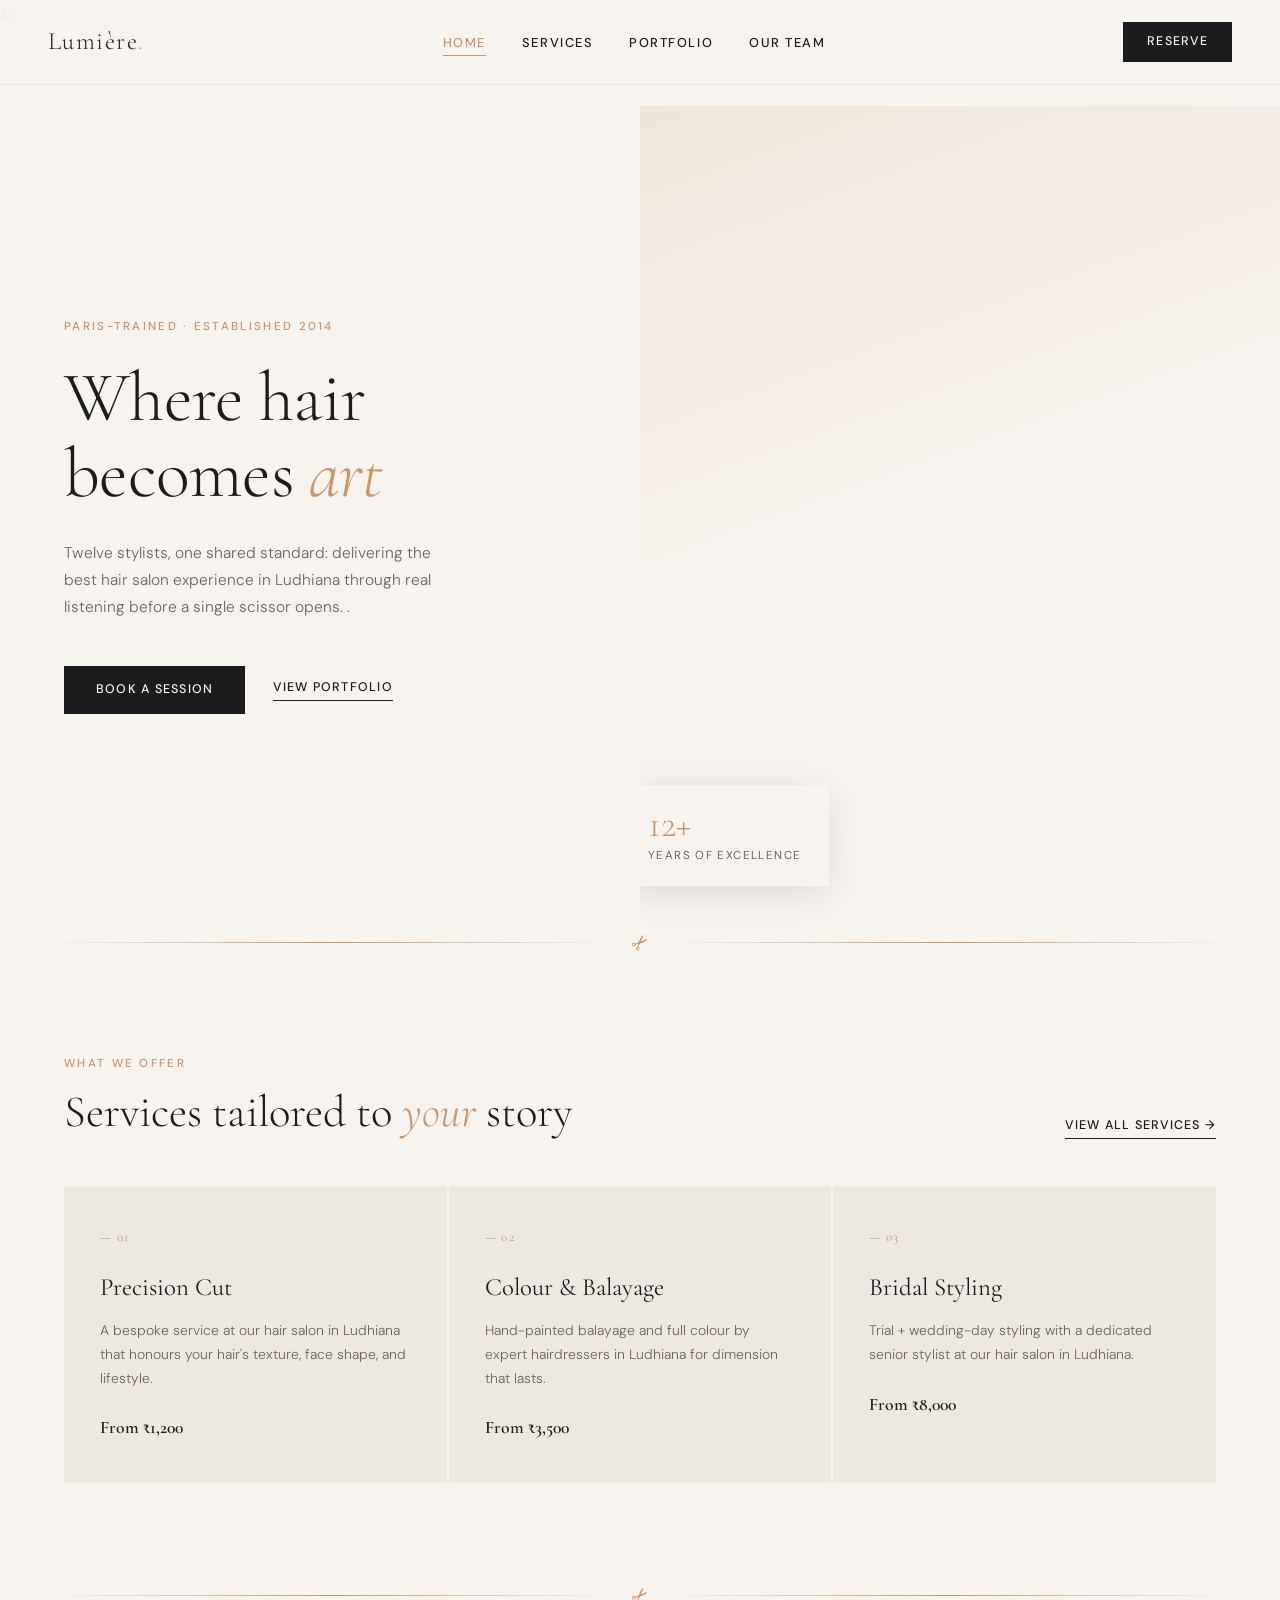
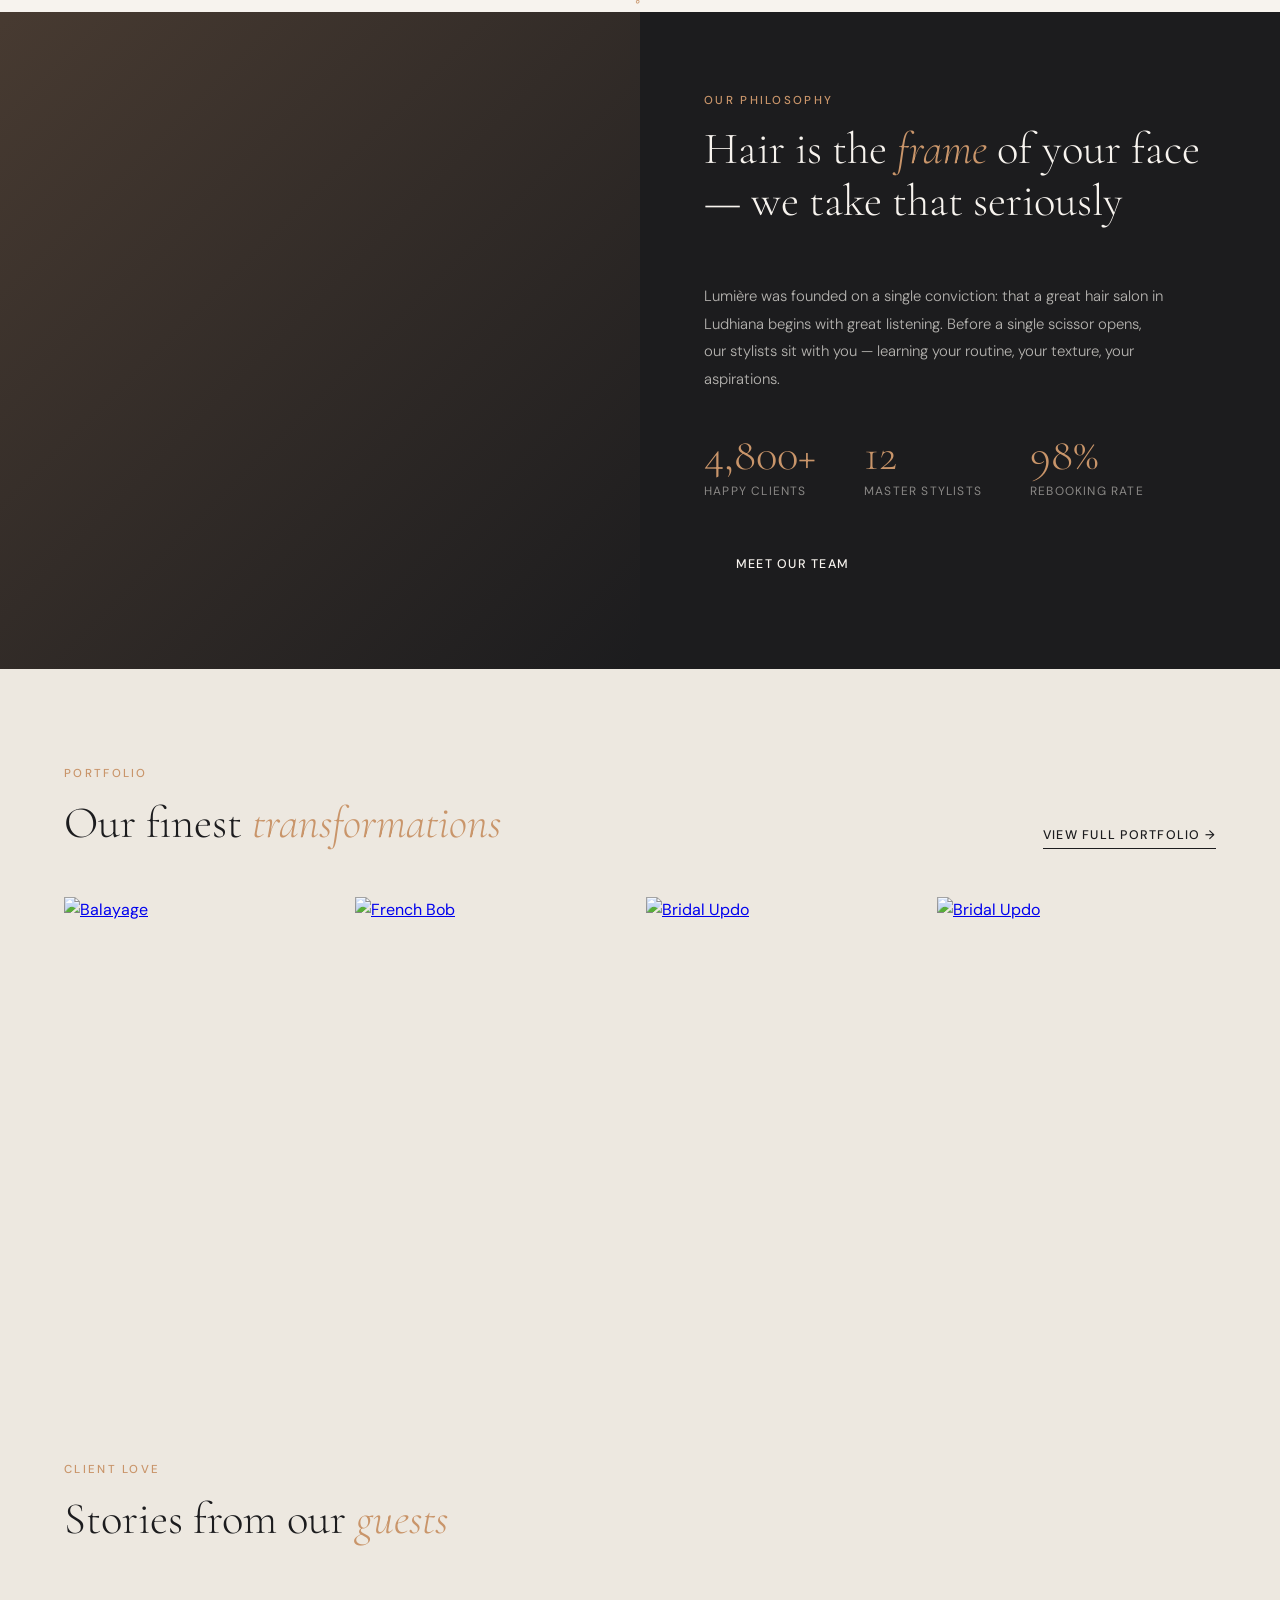
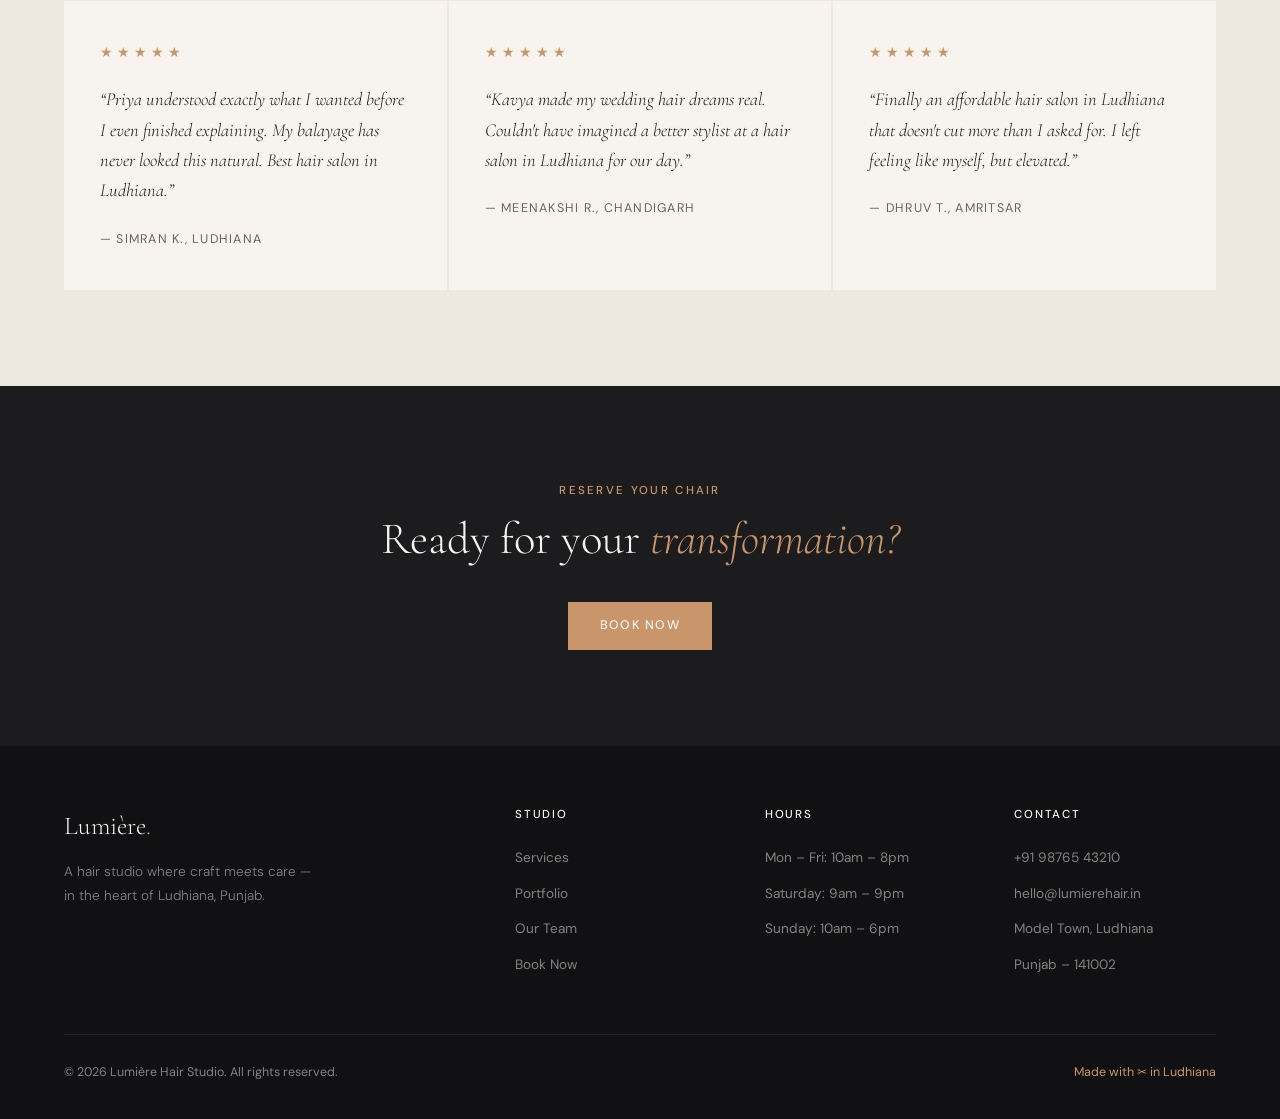
==== commit 2c17d5cb: "Update index.html" ====
--- a/index.html
+++ b/index.html
@@ -149,10 +149,10 @@
       <div class="preview-photo-overlay"><span class="preview-photo-label">Bridal Updo</span></div>
     </a>
     <a href="portfolio.html" class="preview-photo">
-      <img src="https://images.unsplash.com/photo-1617696618580-0bef23fe2e1a?w=500&q=80" alt="Platinum Blonde"/>
-      <div class="preview-photo-overlay"><span class="preview-photo-label">Platinum Blonde</span></div>
-    </a>
-  </div>
+      <img src="https://images.unsplash.com/photo-1519741497674-611481863552?w=500&q=80" alt="Bridal Updo"/>
+      <div class="preview-photo-overlay"><span class="preview-photo-label">Bridal Updo</span></div>
+    </a>
+    </div>
 </section>
 
 <!-- TESTIMONIALS -->
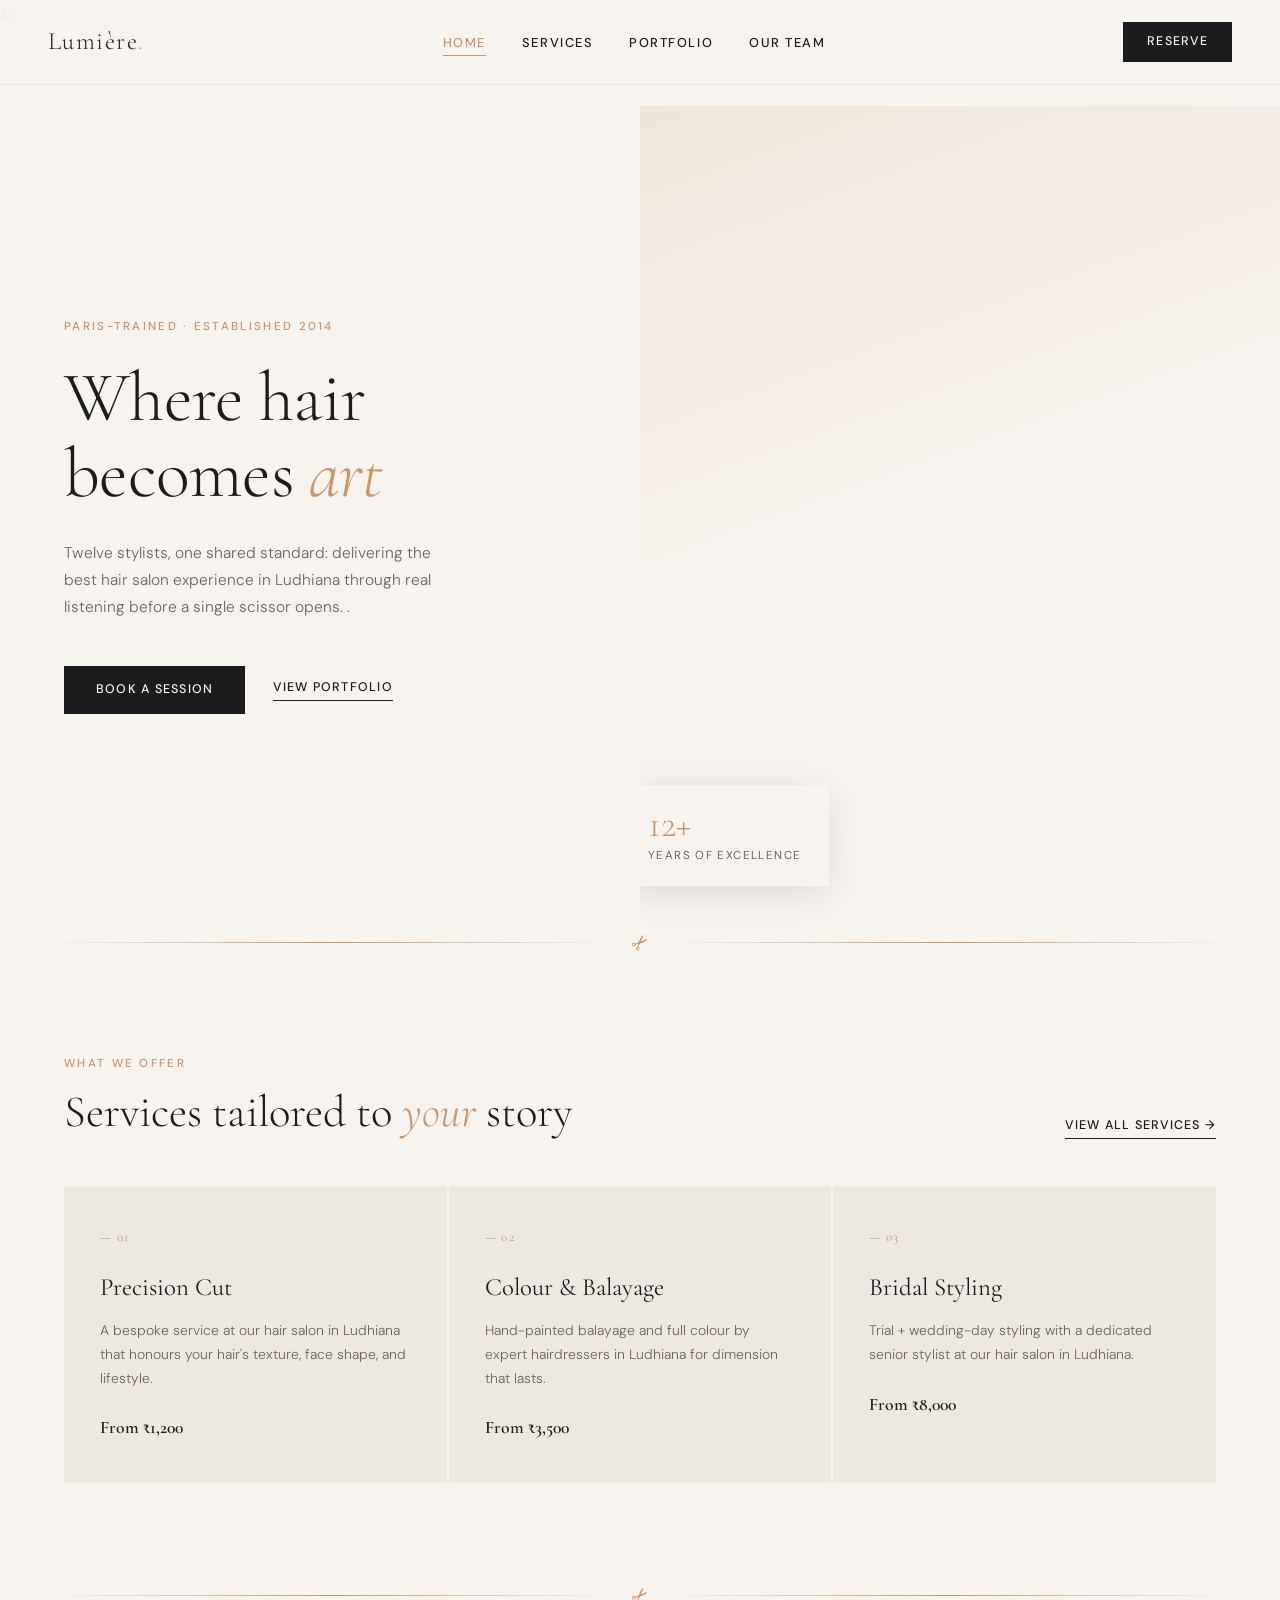
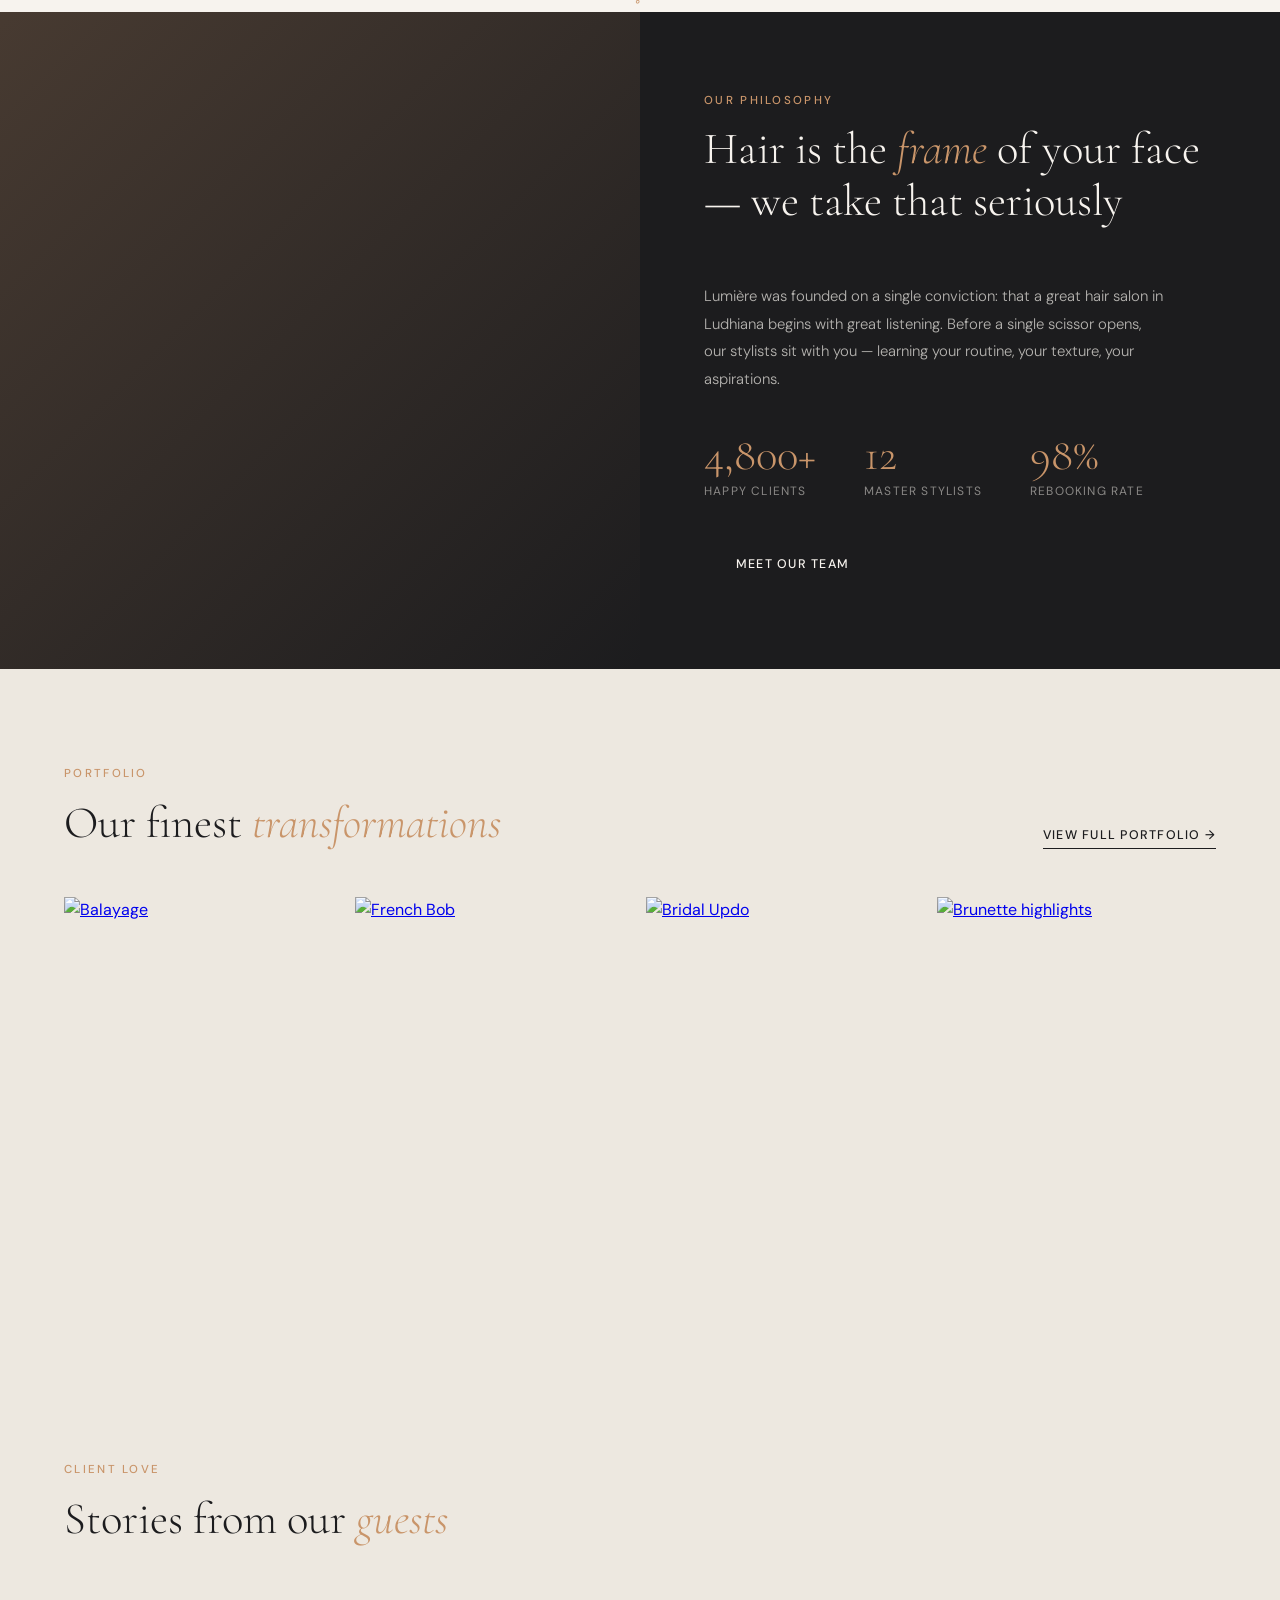
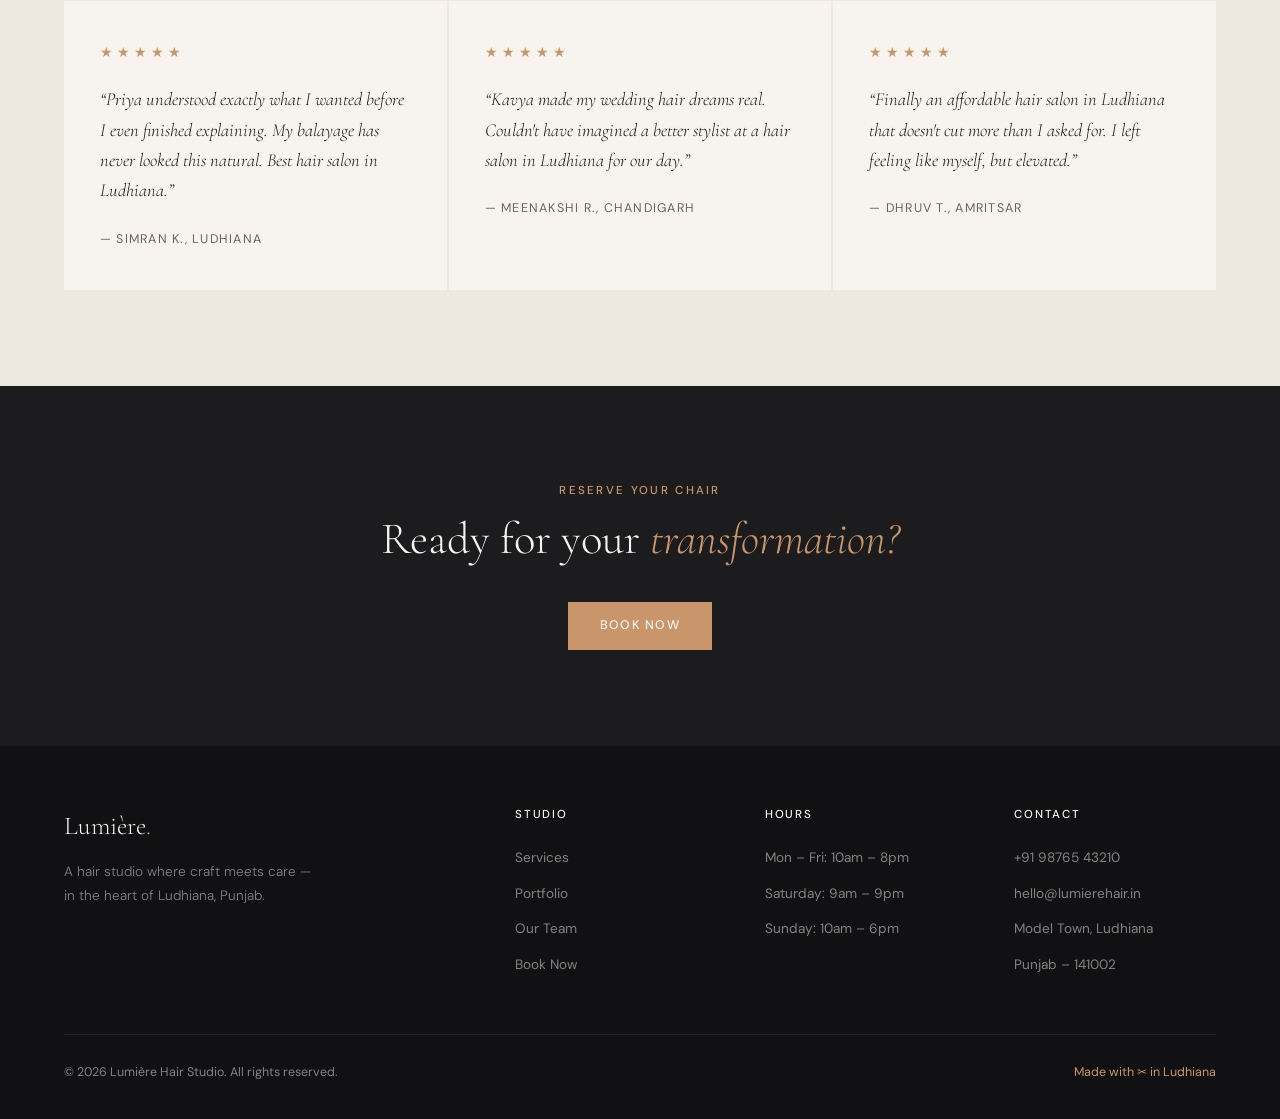
==== commit adabd330: "Update index.html" ====
--- a/index.html
+++ b/index.html
@@ -149,7 +149,7 @@
       <div class="preview-photo-overlay"><span class="preview-photo-label">Bridal Updo</span></div>
     </a>
     <a href="portfolio.html" class="preview-photo">
-      <img src="https://images.unsplash.com/photo-1519741497674-611481863552?w=500&q=80" alt="Bridal Updo"/>
+      <img src="https://images.unsplash.com/photo-1513721032312-6a18a42c8763?w=600&q=80" alt="Brunette highlights" alt="Bridal Updo"/>
       <div class="preview-photo-overlay"><span class="preview-photo-label">Bridal Updo</span></div>
     </a>
     </div>
